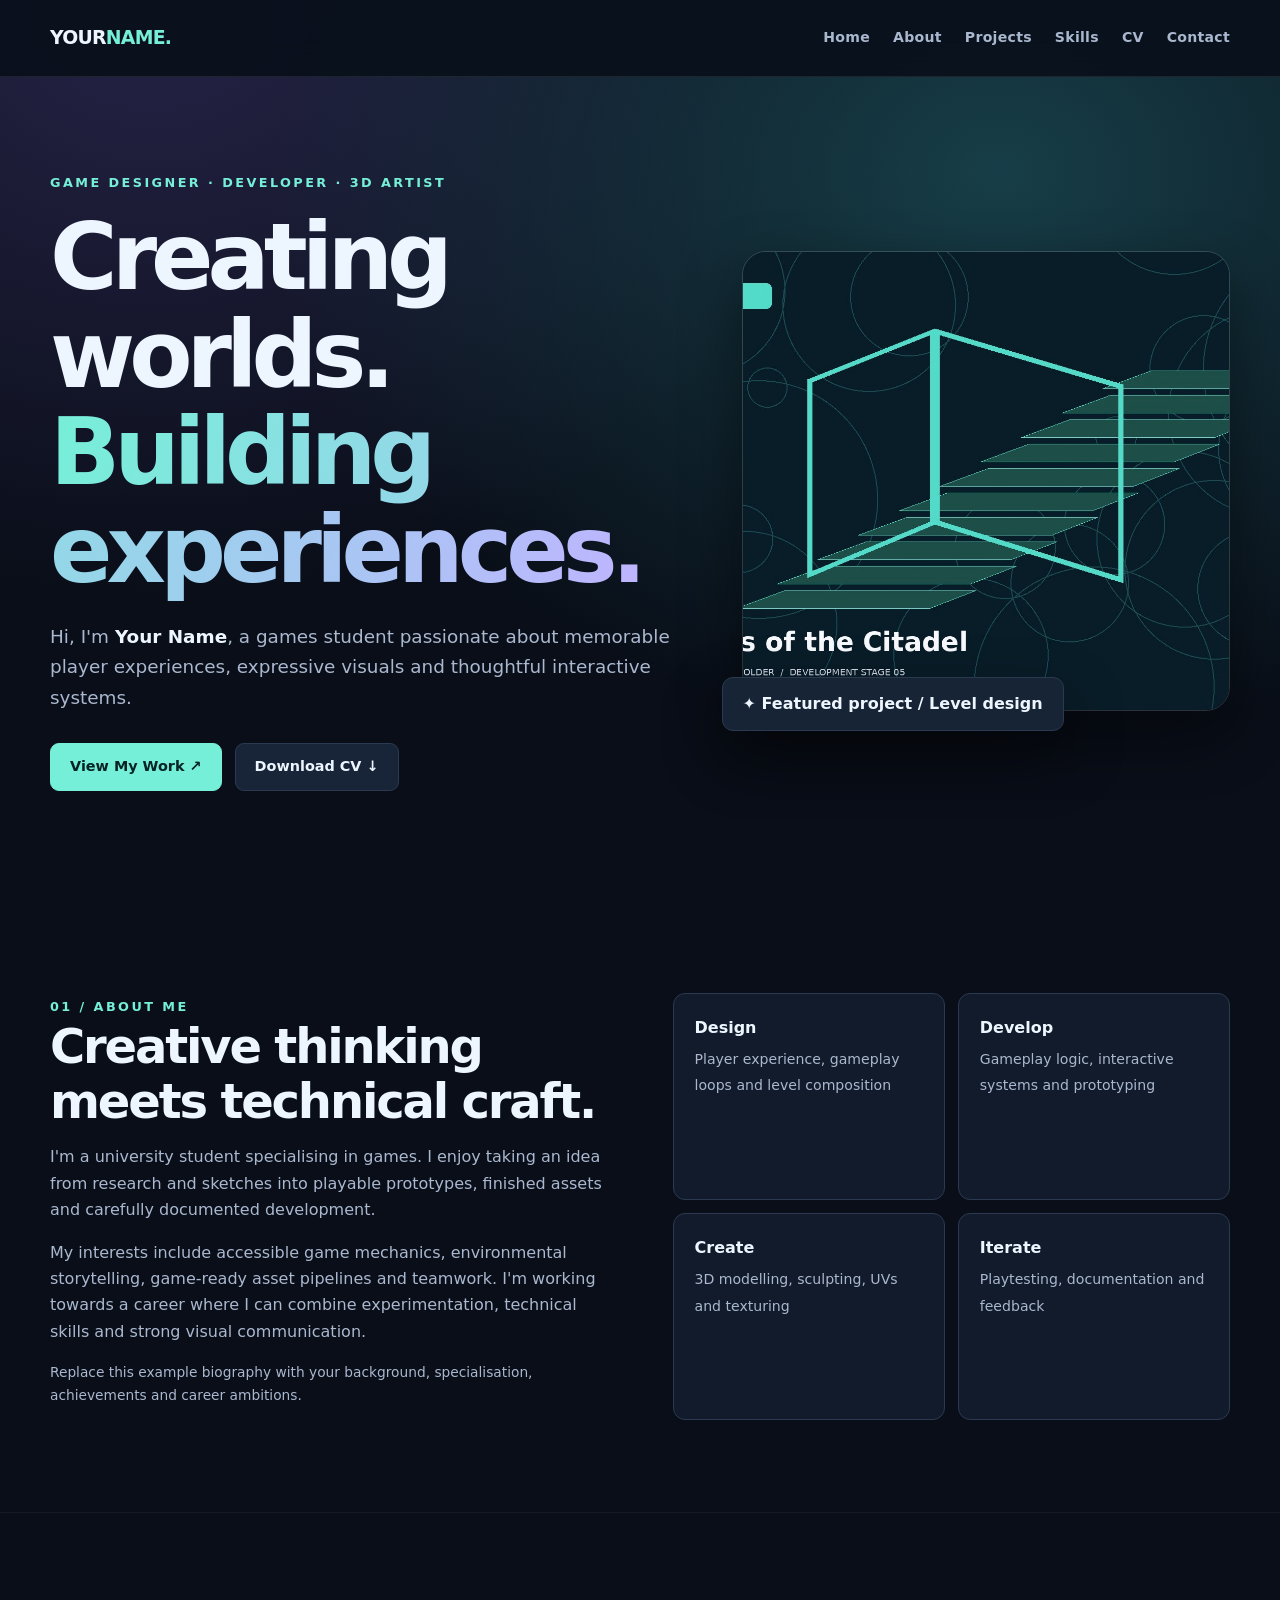
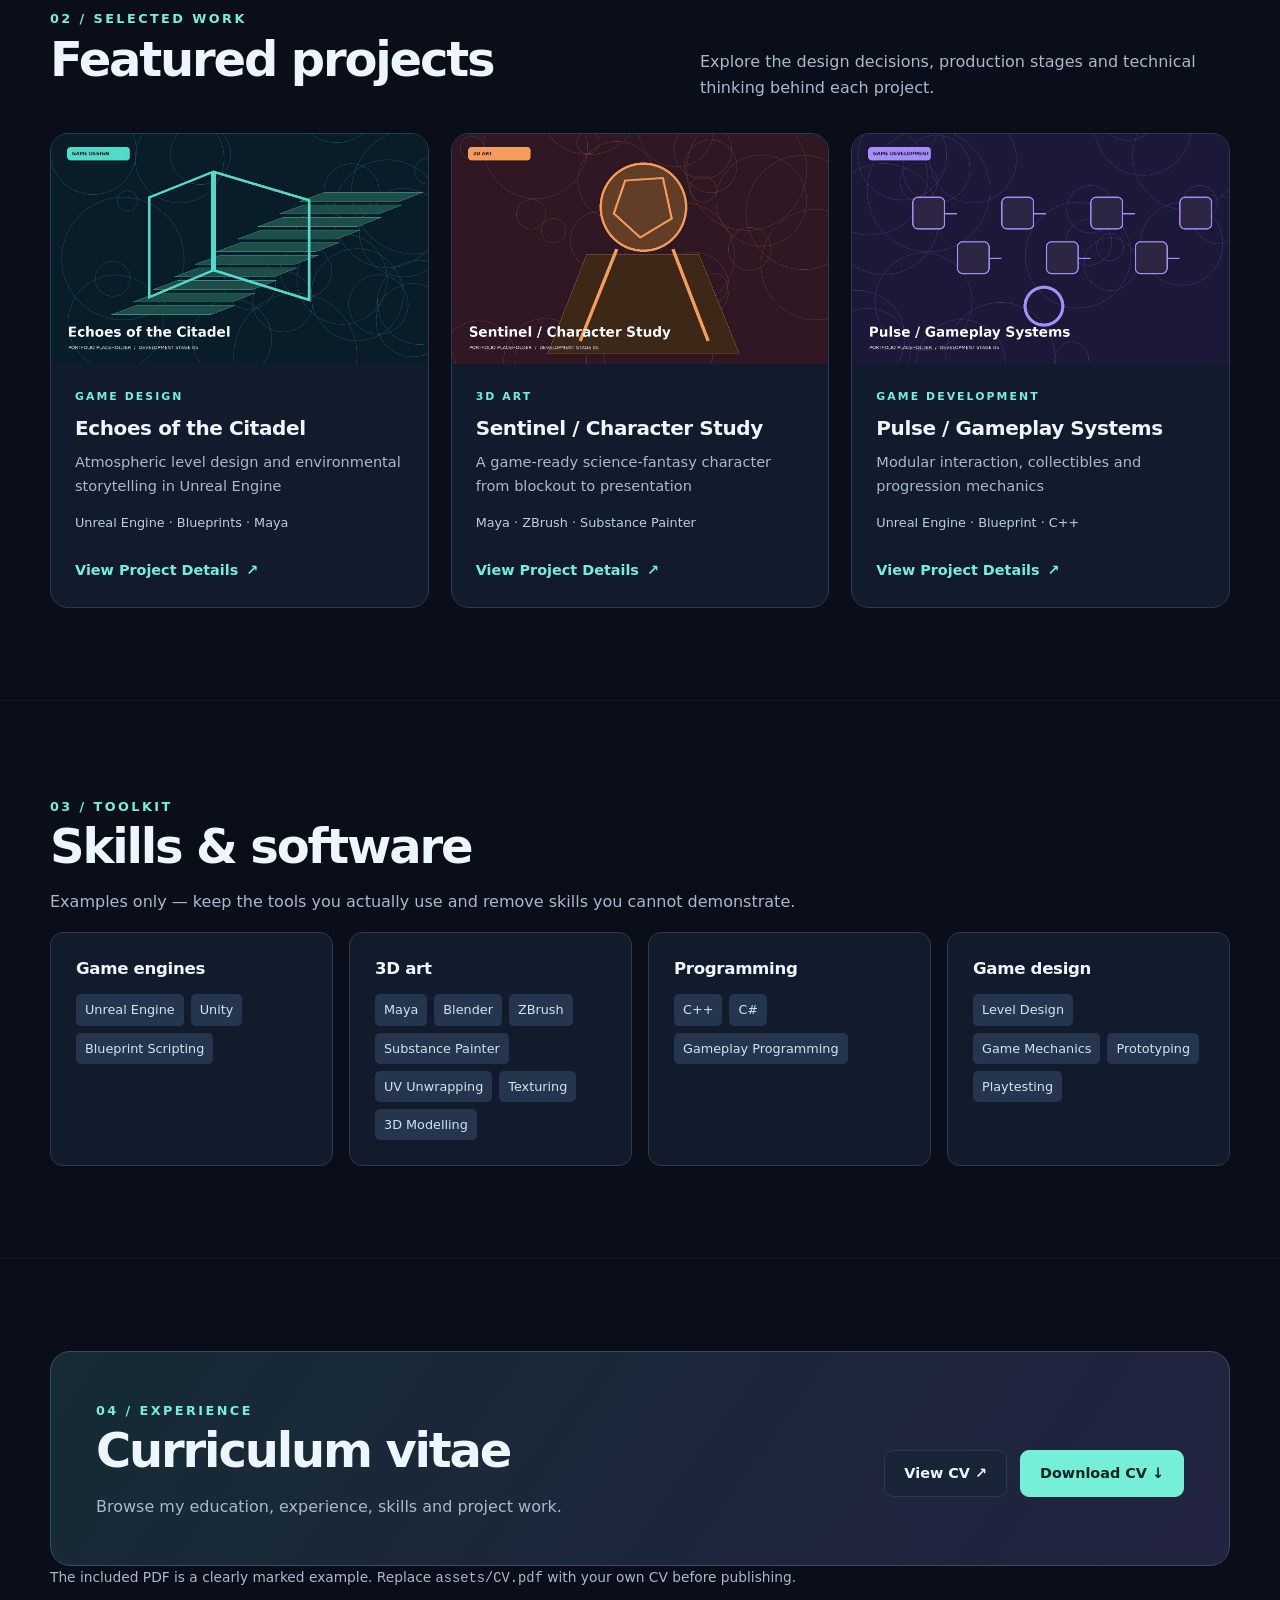
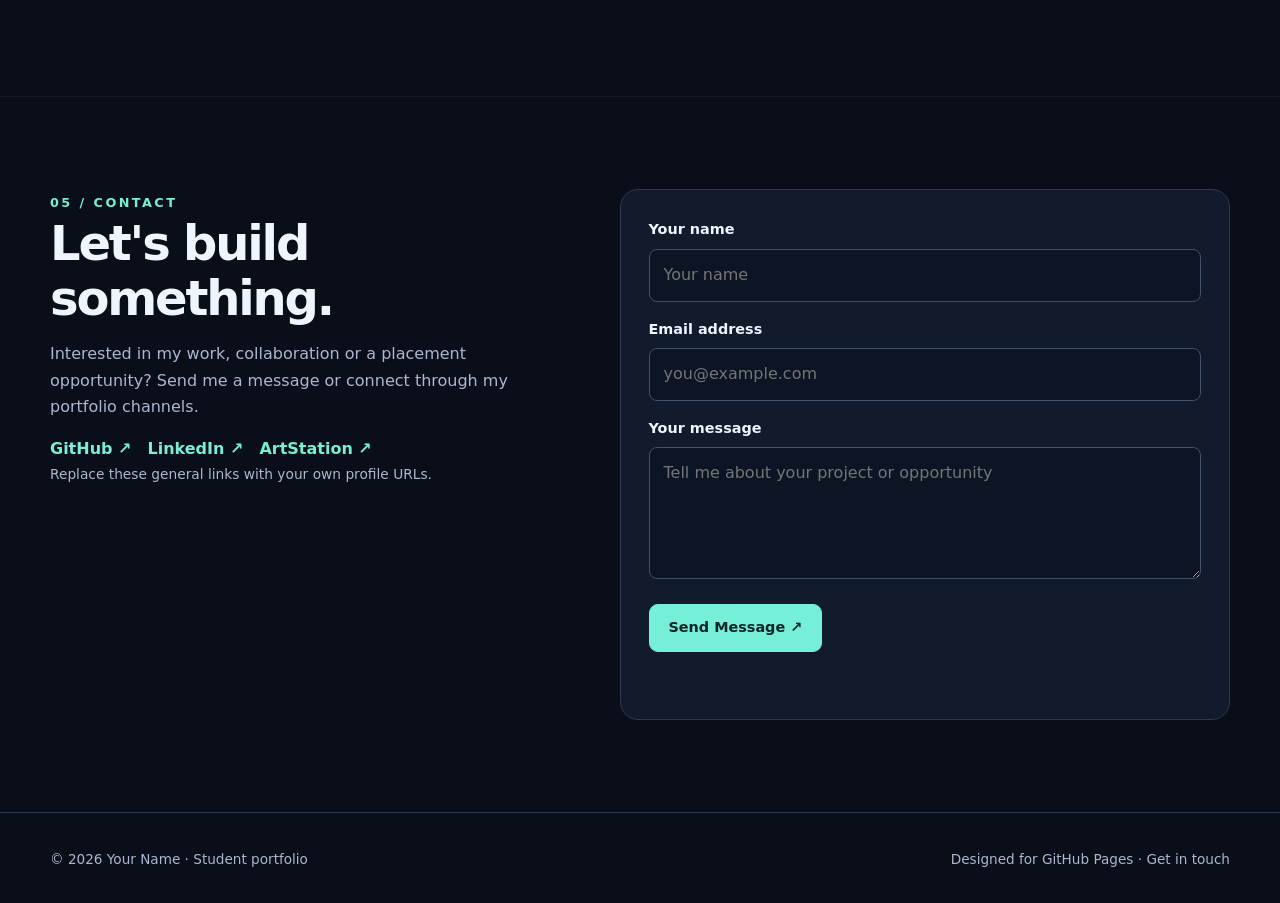
==== index.html @ e56de20f "Initial commit" ====
<!doctype html>
<html lang="en">

<head>
    <meta charset="utf-8">
    <meta name="viewport" content="width=device-width,initial-scale=1">
    <meta name="theme-color" content="#090e18">
    <meta name="description" content="Student portfolio showcasing game design, game development and 3D art projects.">
    <title>Game Creator Portfolio | Your Name</title>
    <link rel="stylesheet" href="style.css">
</head>

<body><a class="skip" href="#main">Skip to content</a>
    <header class="header">
        <nav class="nav container" aria-label="Main navigation"><a class="brand"
                href="index.html">YOUR<span>NAME.</span></a><button class="menu" type="button" data-menu
                aria-expanded="false" aria-controls="navlinks">Menu ☰</button>
            <div class="navlinks" id="navlinks" data-navlinks><a href="index.html#home">Home</a><a
                    href="index.html#about">About</a><a href="index.html#projects">Projects</a><a
                    href="index.html#skills">Skills</a><a href="index.html#cv">CV</a><a
                    href="index.html#contact">Contact</a></div>
        </nav>
    </header>
    <main id="main">
        <section class="hero" id="home">
            <div class="container hero-grid">
                <div>
                    <div class="eyebrow">Game designer · Developer · 3D artist</div>
                    <h1>Creating worlds.<br><span class="gradient">Building experiences.</span></h1>
                    <p class="lead">Hi, I'm <strong style="color:var(--text)">Your Name</strong>, a games student
                        passionate about memorable player experiences, expressive visuals and thoughtful interactive
                        systems.</p>
                    <div class="buttons"><a class="btn primary" href="#projects">View My Work ↗</a><a class="btn"
                            href="assets/CV.pdf" download>Download CV ↓</a></div>
                </div>
                <div class="hero-visual"><img src="images/project1/image5.jpg" alt="Sample fantasy level design artwork"
                        width="1440" height="900">
                    <div class="float-tag">✦ Featured project / Level design</div>
                </div>
            </div>
        </section>
        <section class="section" id="about">
            <div class="container about-grid">
                <div><span class="eyebrow">01 / About me</span>
                    <h2>Creative thinking meets technical craft.</h2>
                    <p>I'm a university student specialising in games. I enjoy taking an idea from research and sketches
                        into playable prototypes, finished assets and carefully documented development.</p>
                    <p>My interests include accessible game mechanics, environmental storytelling, game-ready asset
                        pipelines and teamwork. I'm working towards a career where I can combine experimentation,
                        technical skills and strong visual communication.</p>
                    <p class="muted-note">Replace this example biography with your background, specialisation,
                        achievements and career ambitions.</p>
                </div>
                <div class="feature-list">
                    <div class="feature"><strong>Design</strong><span>Player experience, gameplay loops and level
                            composition</span></div>
                    <div class="feature"><strong>Develop</strong><span>Gameplay logic, interactive systems and
                            prototyping</span></div>
                    <div class="feature"><strong>Create</strong><span>3D modelling, sculpting, UVs and texturing</span>
                    </div>
                    <div class="feature"><strong>Iterate</strong><span>Playtesting, documentation and feedback</span>
                    </div>
                </div>
            </div>
        </section>
        <section class="section" id="projects">
            <div class="container">
                <div class="section-heading">
                    <div><span class="eyebrow">02 / Selected work</span>
                        <h2>Featured projects</h2>
                    </div>
                    <p>Explore the design decisions, production stages and technical thinking behind each project.</p>
                </div>
                <div class="cards">
                    <article class="project-card"><a href="projects/project1.html"
                            aria-label="See details of Echoes of the Citadel"><img src="images/project1/image5.jpg"
                                alt="Illustrated sample for Echoes of the Citadel" loading="lazy"></a>
                        <div class="card-body">
                            <div class="eyebrow">GAME DESIGN</div>
                            <h3>Echoes of the Citadel</h3>
                            <p>Atmospheric level design and environmental storytelling in Unreal Engine</p>
                            <div class="meta">Unreal Engine · Blueprints · Maya</div><a class="textlink"
                                href="projects/project1.html">View Project Details <span aria-hidden="true">↗</span></a>
                        </div>
                    </article>
                    <article class="project-card"><a href="projects/project2.html"
                            aria-label="See details of Sentinel / Character Study"><img src="images/project2/image5.jpg"
                                alt="Illustrated sample for Sentinel / Character Study" loading="lazy"></a>
                        <div class="card-body">
                            <div class="eyebrow">3D ART</div>
                            <h3>Sentinel / Character Study</h3>
                            <p>A game-ready science-fantasy character from blockout to presentation</p>
                            <div class="meta">Maya · ZBrush · Substance Painter</div><a class="textlink"
                                href="projects/project2.html">View Project Details <span aria-hidden="true">↗</span></a>
                        </div>
                    </article>
                    <article class="project-card"><a href="projects/project3.html"
                            aria-label="See details of Pulse / Gameplay Systems"><img src="images/project3/image5.jpg"
                                alt="Illustrated sample for Pulse / Gameplay Systems" loading="lazy"></a>
                        <div class="card-body">
                            <div class="eyebrow">GAME DEVELOPMENT</div>
                            <h3>Pulse / Gameplay Systems</h3>
                            <p>Modular interaction, collectibles and progression mechanics</p>
                            <div class="meta">Unreal Engine · Blueprint · C++</div><a class="textlink"
                                href="projects/project3.html">View Project Details <span aria-hidden="true">↗</span></a>
                        </div>
                    </article>
                </div>
            </div>
        </section>
        <section class="section" id="skills">
            <div class="container"><span class="eyebrow">03 / Toolkit</span>
                <h2>Skills & software</h2>
                <p>Examples only — keep the tools you actually use and remove skills you cannot demonstrate.</p>
                <div class="skills-grid">
                    <div class="skill-card">
                        <h3>Game engines</h3>
                        <div class="chips"><span class="chip">Unreal Engine</span><span class="chip">Unity</span><span
                                class="chip">Blueprint Scripting</span></div>
                    </div>
                    <div class="skill-card">
                        <h3>3D art</h3>
                        <div class="chips"><span class="chip">Maya</span><span class="chip">Blender</span><span
                                class="chip">ZBrush</span><span class="chip">Substance Painter</span><span
                                class="chip">UV Unwrapping</span><span class="chip">Texturing</span><span
                                class="chip">3D Modelling</span></div>
                    </div>
                    <div class="skill-card">
                        <h3>Programming</h3>
                        <div class="chips"><span class="chip">C++</span><span class="chip">C#</span><span
                                class="chip">Gameplay Programming</span></div>
                    </div>
                    <div class="skill-card">
                        <h3>Game design</h3>
                        <div class="chips"><span class="chip">Level Design</span><span class="chip">Game
                                Mechanics</span><span class="chip">Prototyping</span><span
                                class="chip">Playtesting</span></div>
                    </div>
                </div>
            </div>
        </section>
        <section class="section" id="cv">
            <div class="container">
                <div class="cv-panel">
                    <div><span class="eyebrow">04 / Experience</span>
                        <h2>Curriculum vitae</h2>
                        <p>Browse my education, experience, skills and project work.</p>
                    </div>
                    <div class="buttons"><a class="btn" href="assets/CV.pdf" target="_blank" rel="noopener">View CV
                            ↗</a><a class="btn primary" href="assets/CV.pdf" download>Download CV ↓</a></div>
                </div>
                <p class="muted-note">The included PDF is a clearly marked example. Replace <code>assets/CV.pdf</code>
                    with your own CV before publishing.</p>
            </div>
        </section>
        <section class="section" id="contact">
            <div class="container contact-grid">
                <div><span class="eyebrow">05 / Contact</span>
                    <h2>Let's build something.</h2>
                    <p>Interested in my work, collaboration or a placement opportunity? Send me a message or connect
                        through my portfolio channels.</p>
                    <div class="socials"><a href="https://github.com/" target="_blank" rel="noopener noreferrer">GitHub
                            ↗</a><a href="https://www.linkedin.com/" target="_blank" rel="noopener noreferrer">LinkedIn
                            ↗</a><a href="https://www.artstation.com/" target="_blank"
                            rel="noopener noreferrer">ArtStation ↗</a></div>
                    <p class="muted-note">Replace these general links with your own profile URLs.</p>
                </div>
                <form id="contact-form" class="form" action="https://formspree.io/f/YOUR_FORM_ID" method="POST">
                    <div class="field"><label for="contact-name">Your name</label><input id="contact-name" name="name"
                            autocomplete="name" required maxlength="100" placeholder="Your name"></div>
                    <div class="field"><label for="contact-email">Email address</label><input id="contact-email"
                            name="email" type="email" autocomplete="email" required maxlength="200"
                            placeholder="you@example.com"></div>
                    <div class="field"><label for="contact-message">Your message</label><textarea id="contact-message"
                            name="message" required maxlength="5000"
                            placeholder="Tell me about your project or opportunity"></textarea></div>
                    <div class="hidden-field" aria-hidden="true"><label for="website-field">Do not fill this
                            out</label><input id="website-field" name="_gotcha" autocomplete="off" tabindex="-1"></div>
                    <button class="btn primary" type="submit">Send Message ↗</button>
                    <div id="form-status" class="form-status" role="status" aria-live="polite"></div>
                </form>
            </div>
        </section>
    </main>
    <footer class="footer">
        <div class="container"><span>© <span id="year">2026</span> Your Name · Student portfolio</span><span>Designed
                for GitHub Pages · <a href="index.html#contact">Get in touch</a></span></div>
    </footer>
    <script src="script.js"></script>
    <script>document.querySelector('#year').textContent = new Date().getFullYear();</script>
</body>

</html>
---- style.css ----
/* DESIGN TOKENS — adjust site colours and typography here */
:root {
    --bg: #090e18;
    --panel: #111b2b;
    --surface: #182438;
    --text: #edf5ff;
    --muted: #aab8cf;
    --line: #2b3a51;
    --accent: #76efd8;
    --accent2: #a990ff;
    --max: 1180px;
    --radius: 18px;
    --shadow: 0 24px 60px #0007;
    color-scheme: dark
}

* {
    box-sizing: border-box
}

html {
    scroll-behavior: smooth;
    scroll-padding-top: 92px
}

body {
    margin: 0;
    background: var(--bg);
    color: var(--text);
    font-family: Inter, ui-sans-serif, system-ui, -apple-system, BlinkMacSystemFont, 'Segoe UI', sans-serif;
    line-height: 1.65
}

body:before {
    content: '';
    position: absolute;
    z-index: -1;
    top: 0;
    left: 0;
    right: 0;
    height: 950px;
    background: radial-gradient(ellipse at 78% 18%, #173e48 0, transparent 52%), radial-gradient(ellipse at 12% 0, #262347 0, transparent 45%)
}

a {
    color: inherit;
    text-decoration: none
}

a:hover {
    color: var(--accent)
}

img {
    display: block;
    max-width: 100%
}

button,
input,
textarea {
    font: inherit
}

button {
    cursor: pointer
}

:focus-visible {
    outline: 3px solid var(--accent);
    outline-offset: 4px
}

::selection {
    background: var(--accent);
    color: #051519
}

.container {
    width: min(calc(100% - 48px), var(--max));
    margin: 0 auto
}

.skip {
    position: absolute;
    left: -9999px;
    top: 12px;
    z-index: 99;
    background: var(--accent);
    color: #07101d;
    padding: 10px 20px
}

.skip:focus {
    left: 16px
}

.header {
    position: sticky;
    top: 0;
    z-index: 20;
    background: #09101beF;
    backdrop-filter: blur(18px);
    border-bottom: 1px solid #ffffff15
}

.nav {
    min-height: 76px;
    display: flex;
    align-items: center;
    justify-content: space-between;
    gap: 28px
}

.brand {
    font-weight: 850;
    font-size: 1.18rem;
    letter-spacing: -.04em
}

.brand span {
    color: var(--accent)
}

.navlinks {
    display: flex;
    gap: 23px;
    align-items: center;
    font-size: .88rem;
    font-weight: 700;
    letter-spacing: .02em
}

.navlinks a {
    color: var(--muted)
}

.navlinks a:hover {
    color: var(--accent)
}

.menu {
    display: none;
    background: transparent;
    color: var(--text);
    border: 1px solid var(--line);
    padding: 7px 12px;
    border-radius: 8px
}

.eyebrow {
    font-size: .8rem;
    letter-spacing: .19em;
    color: var(--accent);
    font-weight: 800;
    text-transform: uppercase
}

h1,
h2,
h3,
p {
    margin-top: 0
}

h1 {
    font-size: clamp(3.15rem, 7.2vw, 6.5rem);
    line-height: 1.06;
    letter-spacing: -.065em;
    margin: 16px 0 22px
}

h2 {
    font-size: clamp(2rem, 4vw, 3rem);
    line-height: 1.15;
    letter-spacing: -.045em;
    margin-bottom: 15px
}

h3 {
    font-size: 1.25rem;
    line-height: 1.3;
    letter-spacing: -.02em
}

p {
    color: var(--muted)
}

.lead {
    font-size: 1.15rem;
    max-width: 650px
}

.hero {
    padding: 95px 0 110px
}

.hero-grid {
    display: grid;
    grid-template-columns: 1.12fr .88fr;
    gap: 70px;
    align-items: center
}

.gradient {
    background: linear-gradient(105deg, var(--accent), #bfb4ff);
    color: transparent;
    background-clip: text
}

.hero-visual {
    position: relative
}

.hero-visual img {
    height: 460px;
    width: 100%;
    object-fit: cover;
    border-radius: 24px;
    border: 1px solid #ffffff24;
    box-shadow: var(--shadow)
}

.float-tag {
    position: absolute;
    bottom: -20px;
    left: -20px;
    background: #172435;
    border: 1px solid var(--line);
    padding: 13px 20px;
    border-radius: 11px;
    color: var(--text);
    font-weight: 700;
    box-shadow: var(--shadow)
}

.buttons {
    display: flex;
    gap: 13px;
    flex-wrap: wrap;
    margin-top: 30px
}

.btn {
    display: inline-flex;
    align-items: center;
    justify-content: center;
    gap: 10px;
    min-height: 46px;
    border: 1px solid var(--line);
    border-radius: 9px;
    padding: 11px 19px;
    font-size: .9rem;
    font-weight: 800;
    background: var(--surface);
    color: var(--text);
    transition: transform .2s, border-color .2s, background .2s
}

.btn:hover {
    transform: translateY(-2px);
    border-color: var(--accent);
    color: var(--accent)
}

.btn.primary {
    background: var(--accent);
    color: #062326;
    border-color: var(--accent)
}

.btn.primary:hover {
    background: #a0ffed;
    color: #062326
}

.section {
    padding: 92px 0
}

.section+.section {
    border-top: 1px solid #ffffff0c
}

.section-heading {
    display: flex;
    justify-content: space-between;
    align-items: end;
    gap: 30px;
    margin-bottom: 31px
}

.section-heading p {
    max-width: 530px;
    margin: 0
}

.about-grid {
    display: grid;
    grid-template-columns: 1fr 1fr;
    gap: 65px
}

.feature-list {
    display: grid;
    grid-template-columns: 1fr 1fr;
    gap: 13px
}

.feature {
    background: var(--panel);
    border: 1px solid var(--line);
    border-radius: 12px;
    padding: 21px
}

.feature strong {
    display: block;
    color: var(--text);
    margin-bottom: 5px
}

.feature span {
    color: var(--muted);
    font-size: .88rem
}

.cards {
    display: grid;
    grid-template-columns: repeat(3, minmax(0, 1fr));
    gap: 22px
}

.project-card {
    background: var(--panel);
    border: 1px solid var(--line);
    border-radius: var(--radius);
    overflow: hidden;
    transition: transform .2s, border-color .2s
}

.project-card:hover {
    transform: translateY(-5px);
    border-color: #64d3c7
}

.project-card img {
    width: 100%;
    height: 230px;
    object-fit: cover
}

.card-body {
    padding: 24px
}

.card-body .eyebrow {
    font-size: .68rem
}

.card-body h3 {
    margin: 9px 0
}

.card-body p {
    font-size: .91rem
}

.meta {
    color: #b7d0e5;
    font-size: .8rem;
    margin-bottom: 23px
}

.textlink {
    display: inline-flex;
    color: var(--accent);
    font-weight: 800;
    align-items: center;
    gap: 8px;
    font-size: .9rem
}

.skills-grid {
    display: grid;
    grid-template-columns: repeat(4, 1fr);
    gap: 16px
}

.skill-card {
    background: var(--panel);
    border: 1px solid var(--line);
    padding: 25px;
    border-radius: 13px
}

.skill-card h3 {
    font-size: 1.04rem;
    margin-bottom: 15px
}

.chips {
    display: flex;
    flex-wrap: wrap;
    gap: 7px
}

.chip {
    background: #25354d;
    color: #d4e1ef;
    border-radius: 5px;
    padding: 5px 9px;
    font-size: .8rem
}

.cv-panel {
    display: flex;
    justify-content: space-between;
    align-items: center;
    gap: 30px;
    background: linear-gradient(125deg, #152b35, #222340);
    border: 1px solid #3d4a5d;
    padding: 45px;
    border-radius: 20px
}

.cv-panel p {
    margin-bottom: 0
}

.contact-grid {
    display: grid;
    grid-template-columns: .9fr 1.1fr;
    gap: 70px
}

.socials {
    display: flex;
    gap: 16px;
    flex-wrap: wrap
}

.socials a {
    color: var(--accent);
    font-weight: 700
}

.form {
    background: var(--panel);
    padding: 28px;
    border-radius: var(--radius);
    border: 1px solid var(--line)
}

.field {
    margin-bottom: 16px
}

.field label {
    display: block;
    font-size: .9rem;
    font-weight: 700;
    margin-bottom: 7px
}

.field input,
.field textarea {
    width: 100%;
    border: 1px solid #42516a;
    background: #0c1523;
    border-radius: 8px;
    padding: 12px 14px;
    color: var(--text)
}

.field textarea {
    min-height: 132px;
    resize: vertical
}

.form-status {
    margin-top: 14px;
    min-height: 25px
}

.hidden-field {
    position: absolute;
    left: -99999px
}

.footer {
    padding: 35px 0;
    border-top: 1px solid var(--line);
    color: var(--muted);
    font-size: .85rem
}

.footer .container {
    display: flex;
    justify-content: space-between;
    gap: 20px
}

.project-hero {
    padding: 65px 0 45px
}

.project-hero h1 {
    font-size: clamp(3rem, 6.2vw, 5.3rem);
    max-width: 960px
}

.project-cover {
    width: 100%;
    max-height: 570px;
    object-fit: cover;
    border: 1px solid var(--line);
    border-radius: 21px
}

.project-summary {
    display: grid;
    grid-template-columns: repeat(3, 1fr);
    gap: 20px;
    margin: 28px 0 0
}

.summary-item {
    border: 1px solid var(--line);
    padding: 22px;
    border-radius: 12px;
    background: var(--panel)
}

.summary-item strong {
    font-size: .75rem;
    letter-spacing: .12em;
    text-transform: uppercase;
    color: var(--accent)
}

.summary-item p {
    margin: 7px 0 0;
    color: var(--text)
}

.prose {
    max-width: 870px
}

.prose p {
    font-size: 1.04rem
}

.process-grid {
    display: grid;
    grid-template-columns: repeat(2, minmax(0, 1fr));
    gap: 18px
}

.process-step {
    border: 1px solid var(--line);
    padding: 25px;
    background: var(--panel);
    border-radius: 13px
}

.process-step h3 {
    margin-bottom: 10px
}

.step-number {
    font-size: .8rem;
    letter-spacing: .12em;
    color: var(--accent);
    font-weight: 850;
    margin-bottom: 9px
}

.gallery-shell {
    position: relative;
    max-width: 1000px;
    margin: 25px auto 0;
    border: 1px solid var(--line);
    background: #070d17;
    border-radius: 17px;
    overflow: hidden
}

.gallery-image {
    width: 100%;
    height: min(60vw, 575px);
    min-height: 220px;
    object-fit: contain
}

.gallery-arrow {
    position: absolute;
    top: 45%;
    transform: translateY(-50%);
    background: #091525d9;
    color: white;
    border: 1px solid #ffffff45;
    border-radius: 50%;
    height: 47px;
    width: 47px;
    font-size: 1.65rem;
    display: grid;
    place-items: center;
    z-index: 1
}

.gallery-arrow:hover {
    background: #254c59
}

.gallery-arrow.prev {
    left: 15px
}

.gallery-arrow.next {
    right: 15px
}

.gallery-info {
    display: flex;
    justify-content: space-between;
    align-items: center;
    gap: 20px;
    padding: 16px 23px;
    background: var(--panel);
    min-height: 65px
}

.gallery-info p {
    margin: 0;
    color: var(--text)
}

.gallery-counter {
    white-space: nowrap;
    color: var(--accent);
    font-weight: 800
}

.thumbs {
    display: flex;
    gap: 10px;
    justify-content: center;
    flex-wrap: wrap;
    padding: 16px 0
}

.thumb {
    background: transparent;
    padding: 0;
    border: 2px solid transparent;
    border-radius: 7px;
    overflow: hidden
}

.thumb[aria-current=true] {
    border-color: var(--accent)
}

.thumb img {
    width: 106px;
    height: 67px;
    object-fit: cover
}

.video-frame {
    aspect-ratio: 16/9;
    background: #121f30;
    border: 1px solid var(--line);
    border-radius: 16px;
    overflow: hidden;
    display: grid;
    place-items: center
}

.video-frame iframe {
    width: 100%;
    height: 100%;
    border: 0
}

.video-placeholder {
    text-align: center;
    padding: 25px
}

.video-placeholder span {
    font-size: 3rem;
    color: var(--accent)
}

.project-navigation {
    border-top: 1px solid var(--line);
    padding: 34px 0 75px;
    display: flex;
    justify-content: space-between;
    gap: 12px;
    flex-wrap: wrap
}

.muted-note {
    font-size: .86rem
}

.badge-soft {
    display: inline-block;
    color: var(--accent);
    border: 1px solid #42877f;
    padding: 5px 12px;
    border-radius: 99px;
    font-size: .75rem;
    font-weight: 700
}

@media(max-width:1000px) {
    .hero-grid {
        gap: 38px
    }

    .skills-grid {
        grid-template-columns: repeat(2, 1fr)
    }

    .cards {
        grid-template-columns: repeat(2, 1fr)
    }
}

@media(max-width:720px) {
    .container {
        width: min(calc(100% - 32px), var(--max))
    }

    .menu {
        display: block
    }

    .nav {
        flex-wrap: wrap
    }

    .navlinks {
        display: none;
        flex-basis: 100%;
        flex-direction: column;
        align-items: stretch;
        padding-bottom: 20px;
        gap: 13px
    }

    .navlinks.open {
        display: flex
    }

    .hero {
        padding: 65px 0 85px
    }

    .hero-grid,
    .about-grid,
    .contact-grid {
        grid-template-columns: 1fr;
        gap: 32px
    }

    .hero-visual img {
        height: 300px
    }

    .float-tag {
        left: 10px
    }

    .section {
        padding: 65px 0
    }

    .section-heading {
        display: block
    }

    .cards,
    .skills-grid,
    .process-grid,
    .project-summary {
        grid-template-columns: 1fr
    }

    .feature-list {
        grid-template-columns: 1fr 1fr
    }

    .cv-panel {
        padding: 25px;
        align-items: start;
        flex-direction: column
    }

    .project-hero {
        padding-top: 45px
    }

    .gallery-info {
        align-items: start;
        flex-direction: column;
        gap: 5px
    }

    .footer .container {
        flex-direction: column
    }

    .thumb img {
        width: 66px;
        height: 45px
    }
}

@media(max-width:420px) {
    .feature-list {
        grid-template-columns: 1fr
    }

    .gallery-arrow {
        width: 38px;
        height: 38px
    }

    .gallery-arrow.prev {
        left: 7px
    }

    .gallery-arrow.next {
        right: 7px
    }
}

@media(prefers-reduced-motion:reduce) {
    html {
        scroll-behavior: auto
    }

    *,
    *:before,
    *:after {
        transition: none !important;
        animation: none !important
    }
}
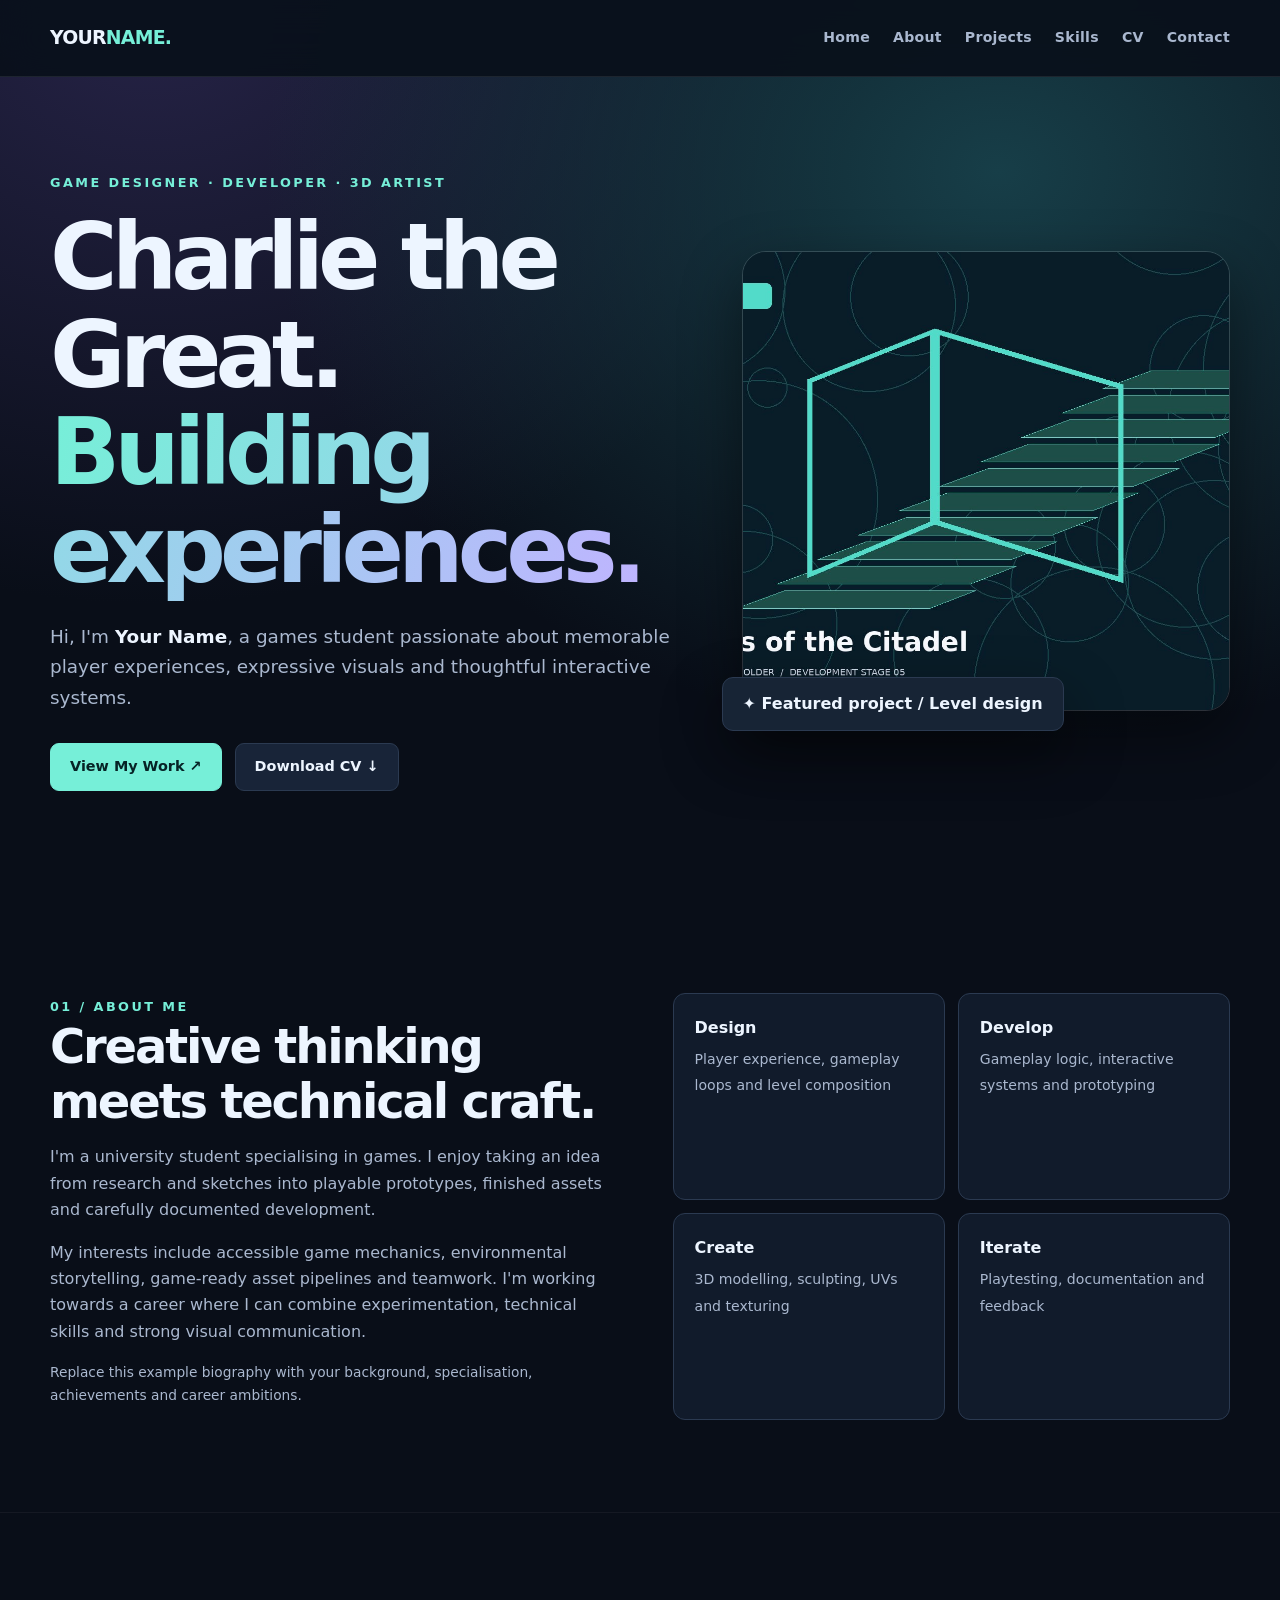
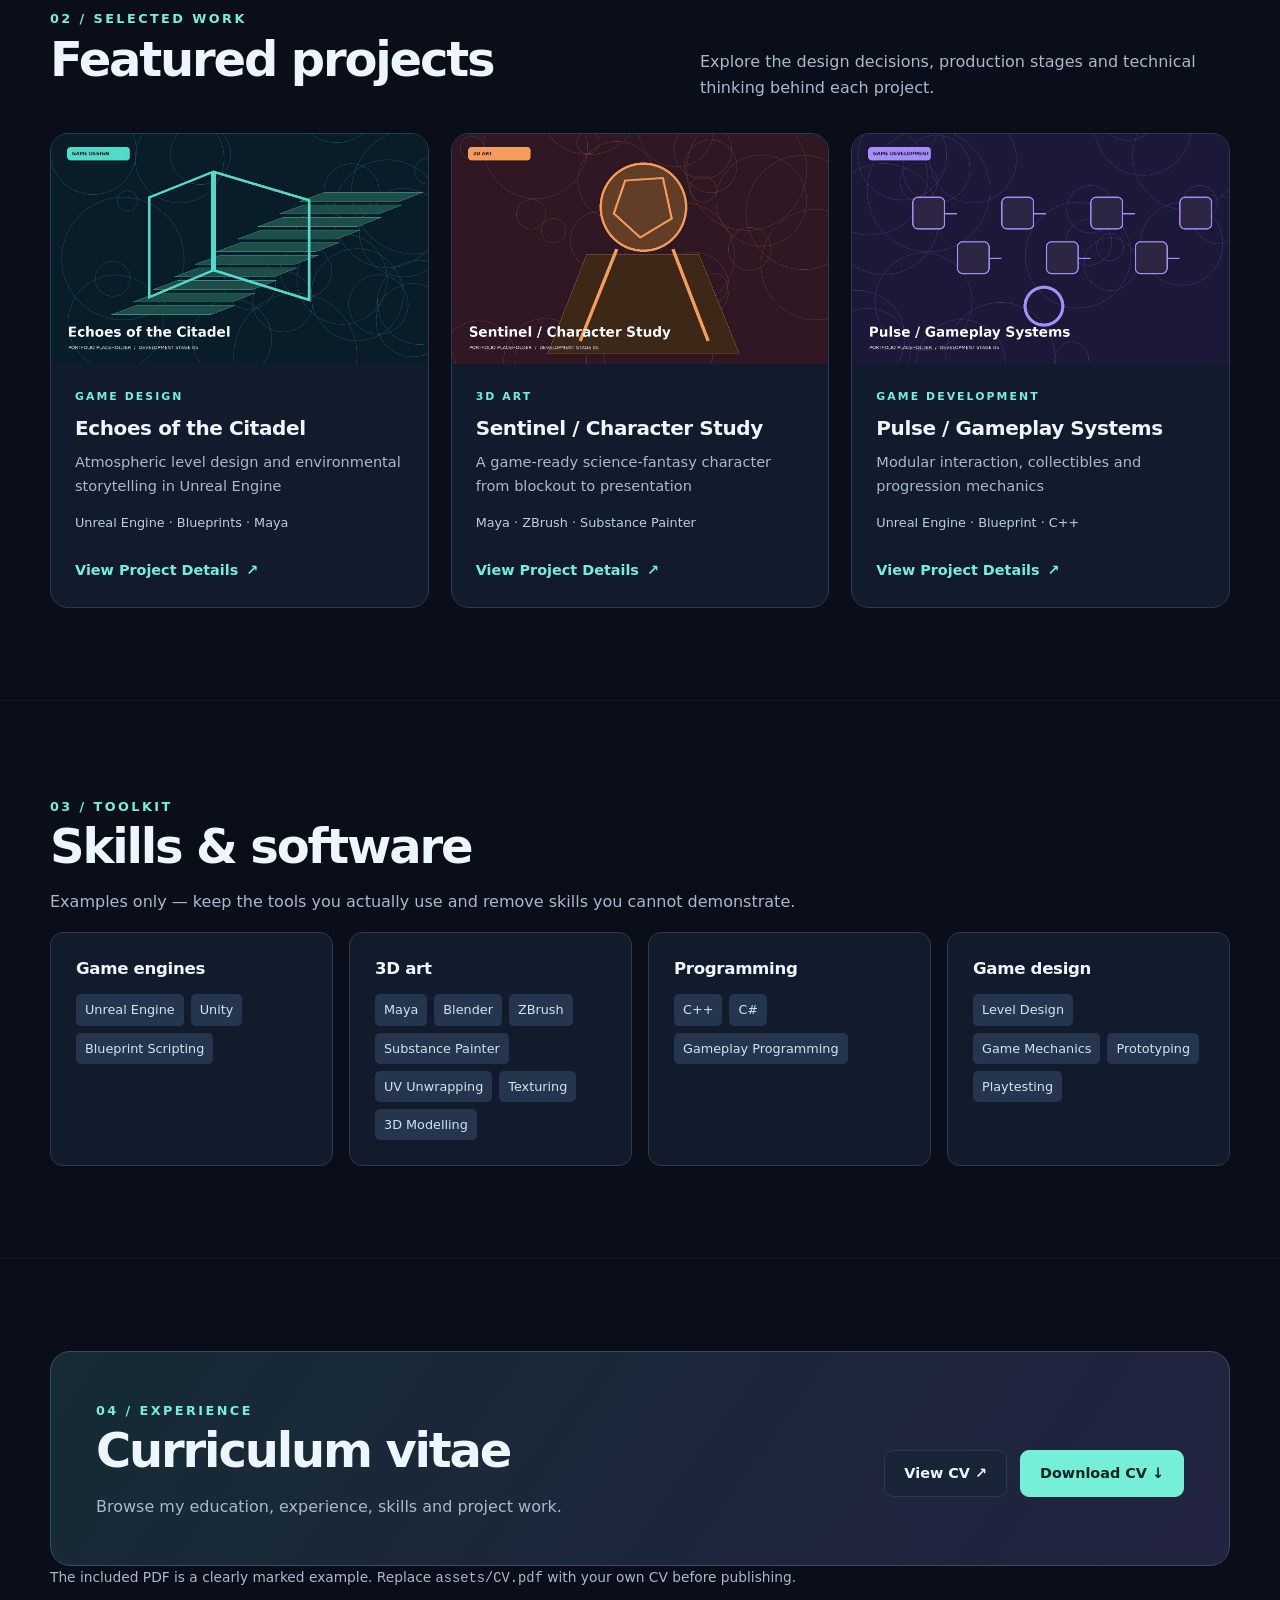
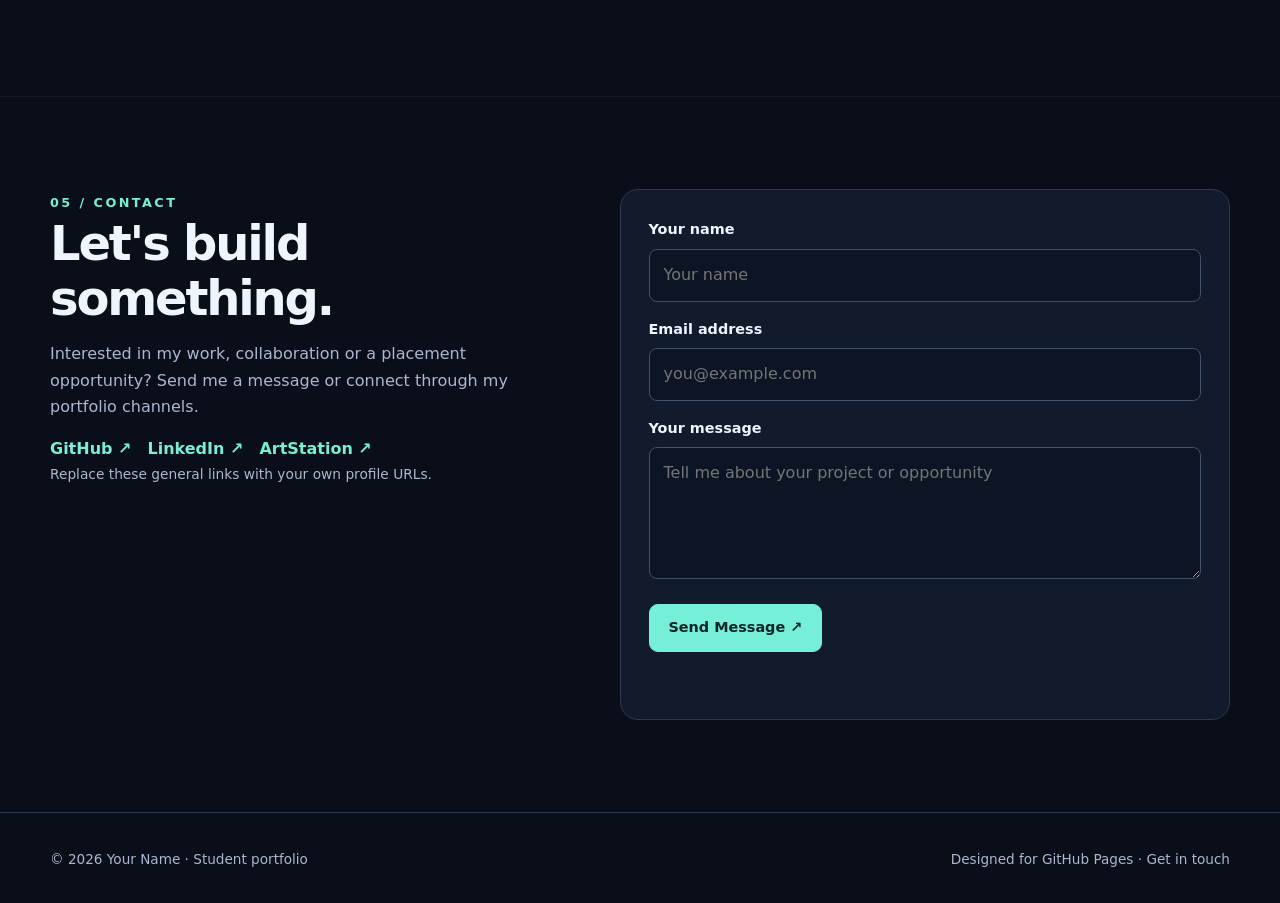
==== commit 9b8aaeb5: "text updated" ====
--- a/index.html
+++ b/index.html
@@ -26,7 +26,7 @@
             <div class="container hero-grid">
                 <div>
                     <div class="eyebrow">Game designer · Developer · 3D artist</div>
-                    <h1>Creating worlds.<br><span class="gradient">Building experiences.</span></h1>
+                    <h1>Charlie the Great.<br><span class="gradient">Building experiences.</span></h1>
                     <p class="lead">Hi, I'm <strong style="color:var(--text)">Your Name</strong>, a games student
                         passionate about memorable player experiences, expressive visuals and thoughtful interactive
                         systems.</p>
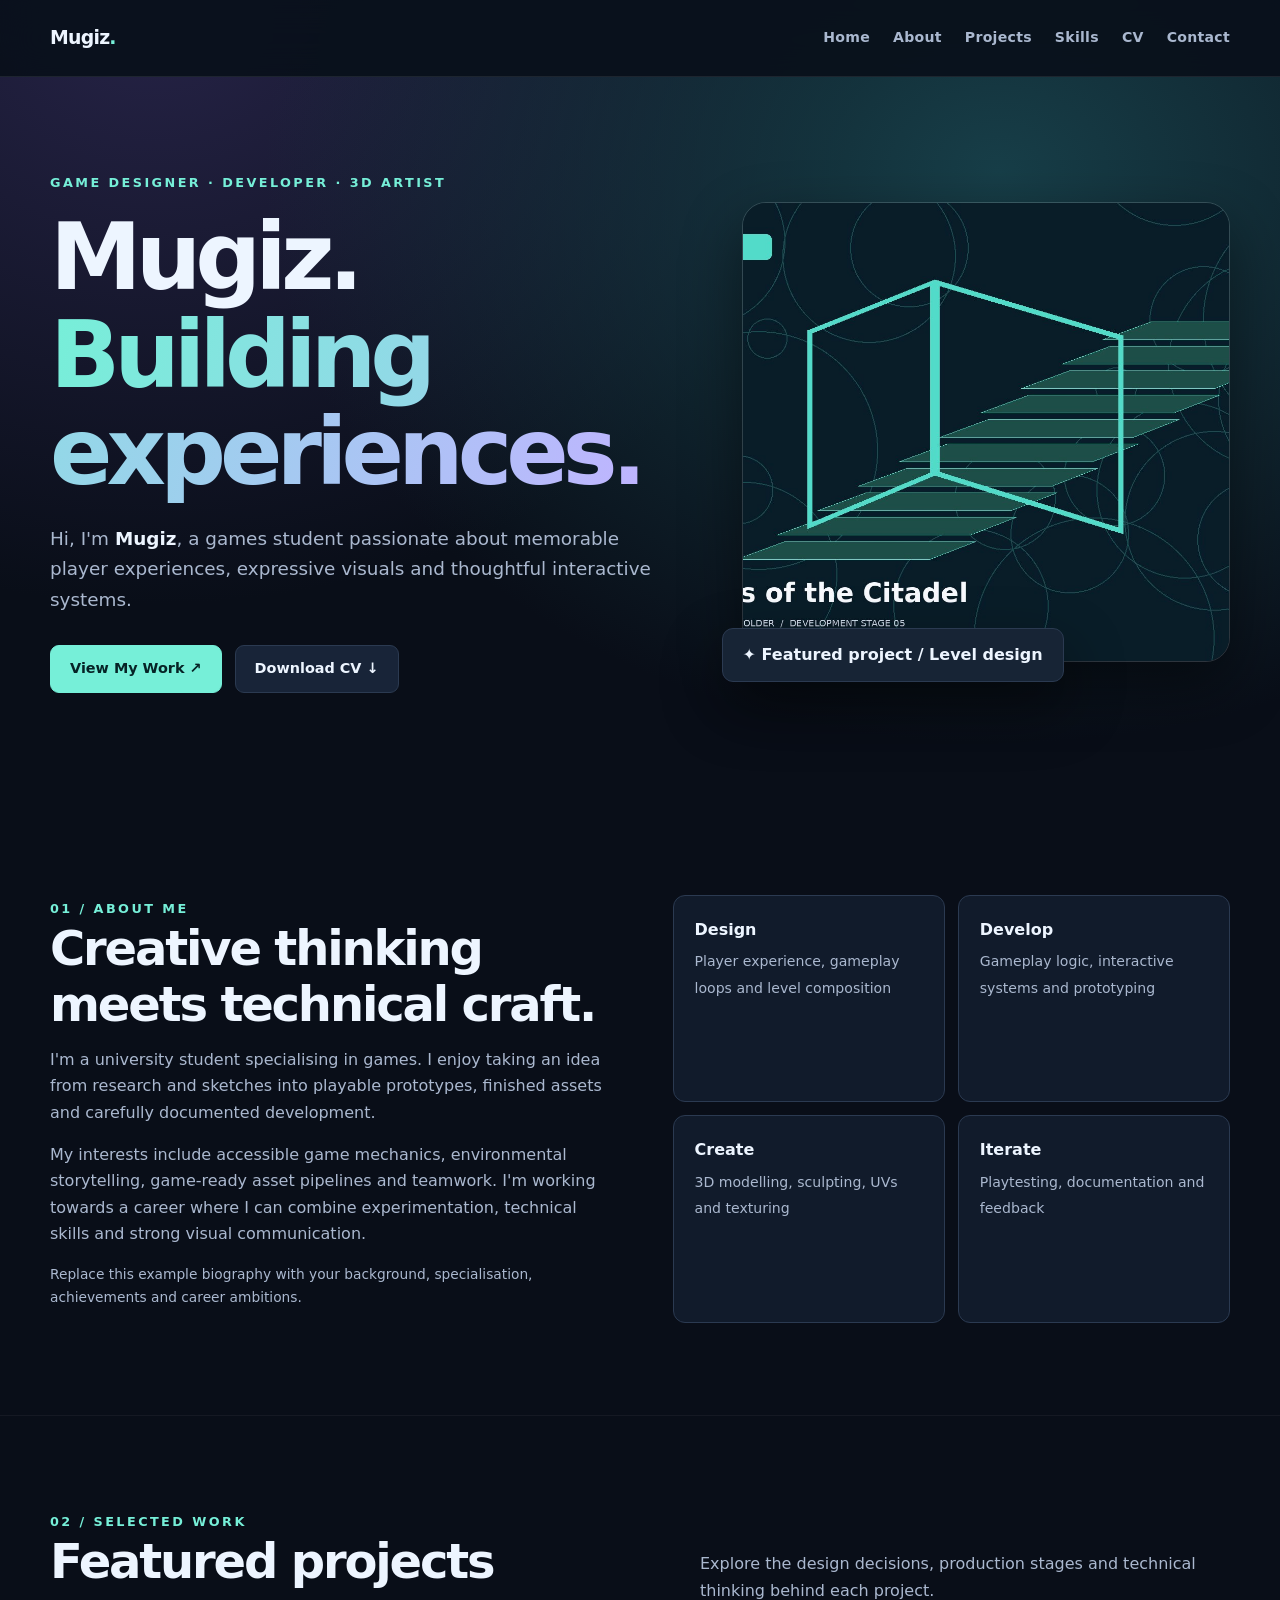
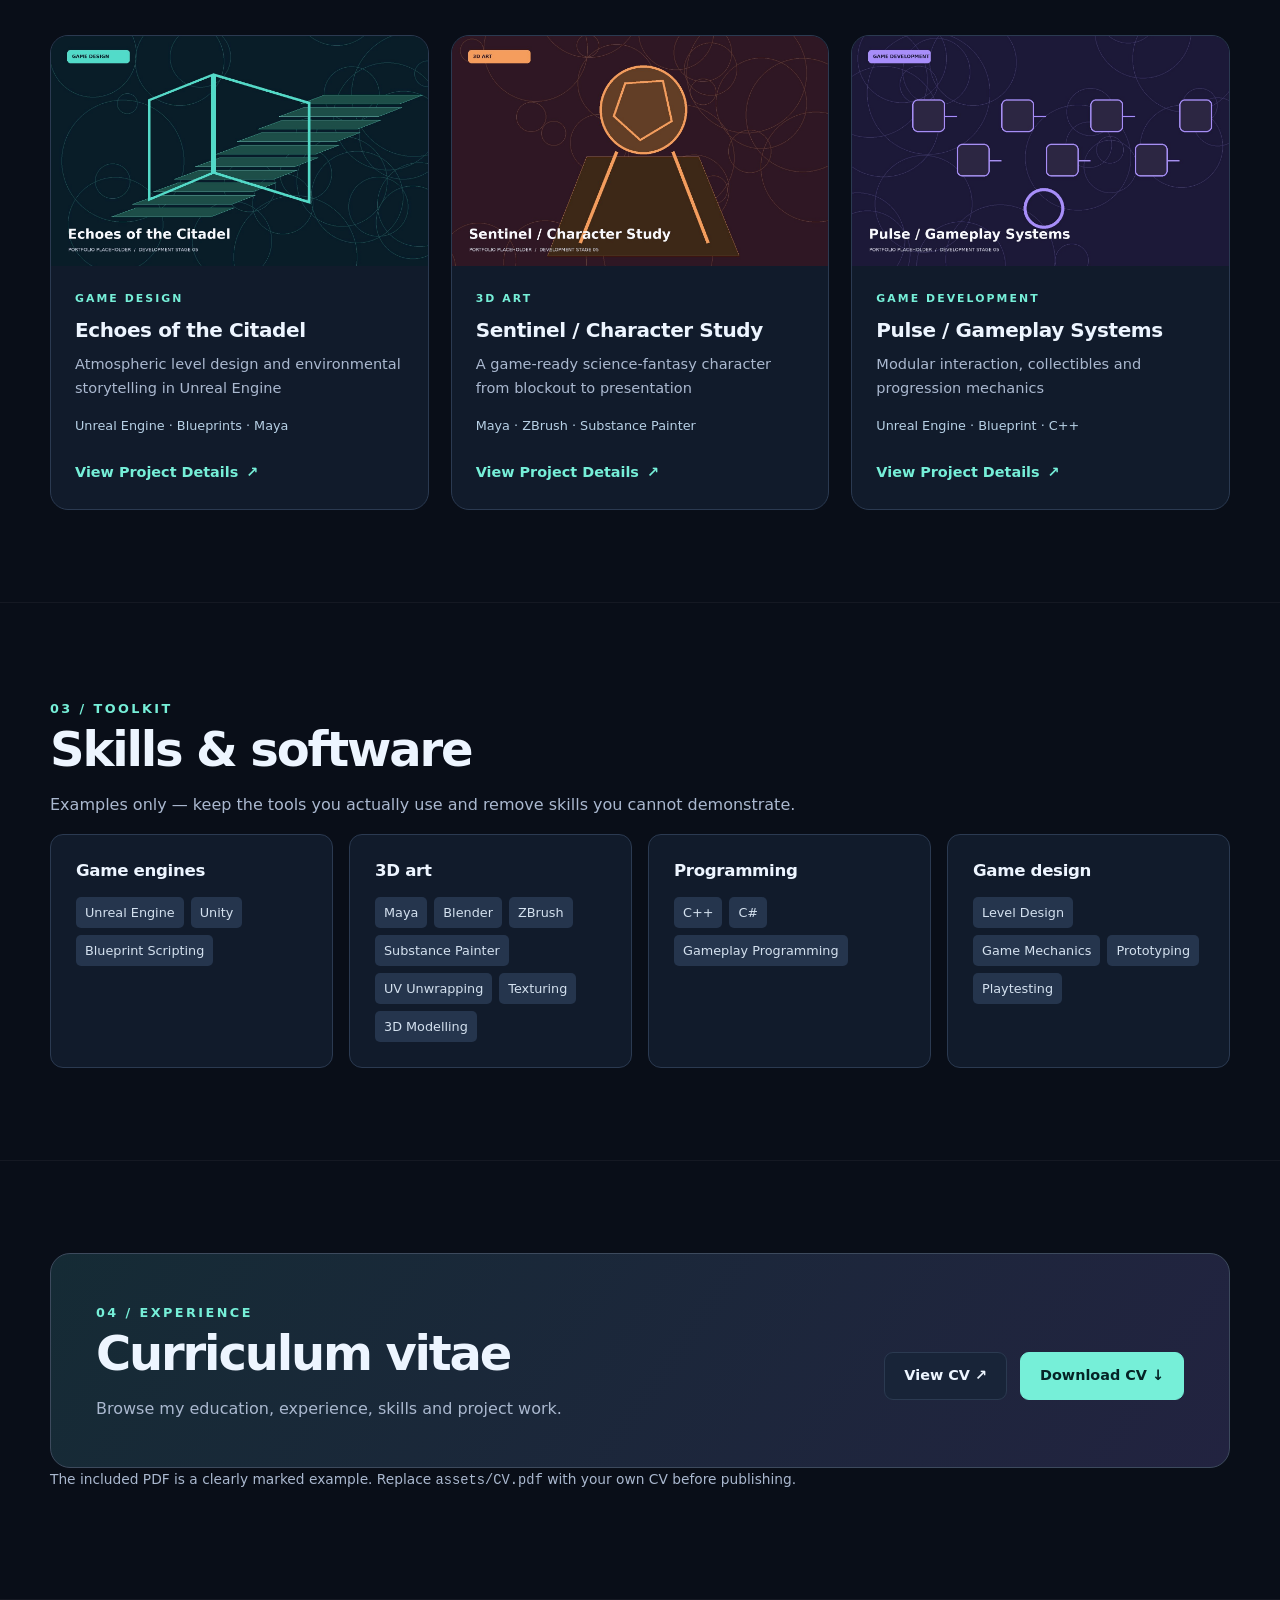
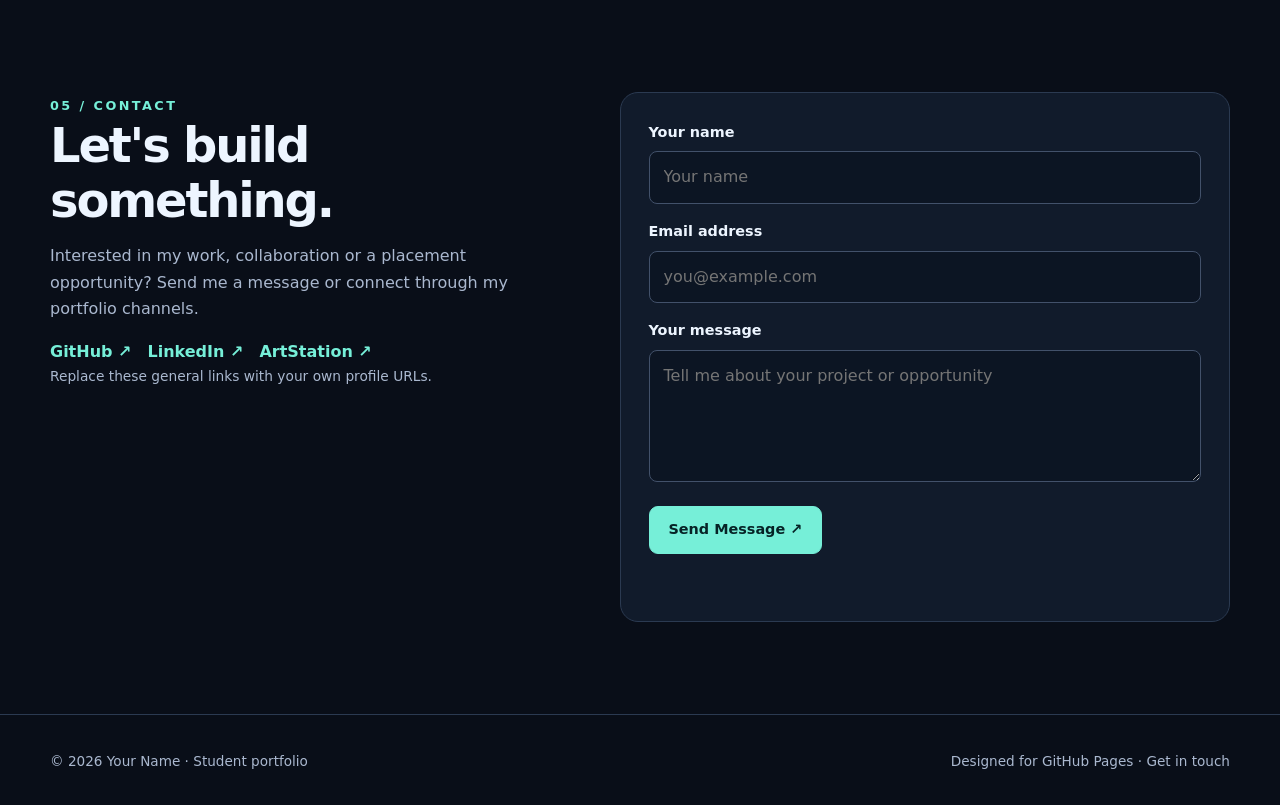
==== commit c7394609: "Update index.html" ====
--- a/index.html
+++ b/index.html
@@ -6,14 +6,14 @@
     <meta name="viewport" content="width=device-width,initial-scale=1">
     <meta name="theme-color" content="#090e18">
     <meta name="description" content="Student portfolio showcasing game design, game development and 3D art projects.">
-    <title>Game Creator Portfolio | Your Name</title>
+    <title>Game Creator Portfolio | Mugiz </title>
     <link rel="stylesheet" href="style.css">
 </head>
 
 <body><a class="skip" href="#main">Skip to content</a>
     <header class="header">
         <nav class="nav container" aria-label="Main navigation"><a class="brand"
-                href="index.html">YOUR<span>NAME.</span></a><button class="menu" type="button" data-menu
+                href="index.html">Mugiz<span>.</span></a><button class="menu" type="button" data-menu
                 aria-expanded="false" aria-controls="navlinks">Menu ☰</button>
             <div class="navlinks" id="navlinks" data-navlinks><a href="index.html#home">Home</a><a
                     href="index.html#about">About</a><a href="index.html#projects">Projects</a><a
@@ -26,8 +26,8 @@
             <div class="container hero-grid">
                 <div>
                     <div class="eyebrow">Game designer · Developer · 3D artist</div>
-                    <h1>Charlie the Great.<br><span class="gradient">Building experiences.</span></h1>
-                    <p class="lead">Hi, I'm <strong style="color:var(--text)">Your Name</strong>, a games student
+                    <h1>Mugiz.<br><span class="gradient">Building experiences.</span></h1>
+                    <p class="lead">Hi, I'm <strong style="color:var(--text)">Mugiz</strong>, a games student
                         passionate about memorable player experiences, expressive visuals and thoughtful interactive
                         systems.</p>
                     <div class="buttons"><a class="btn primary" href="#projects">View My Work ↗</a><a class="btn"
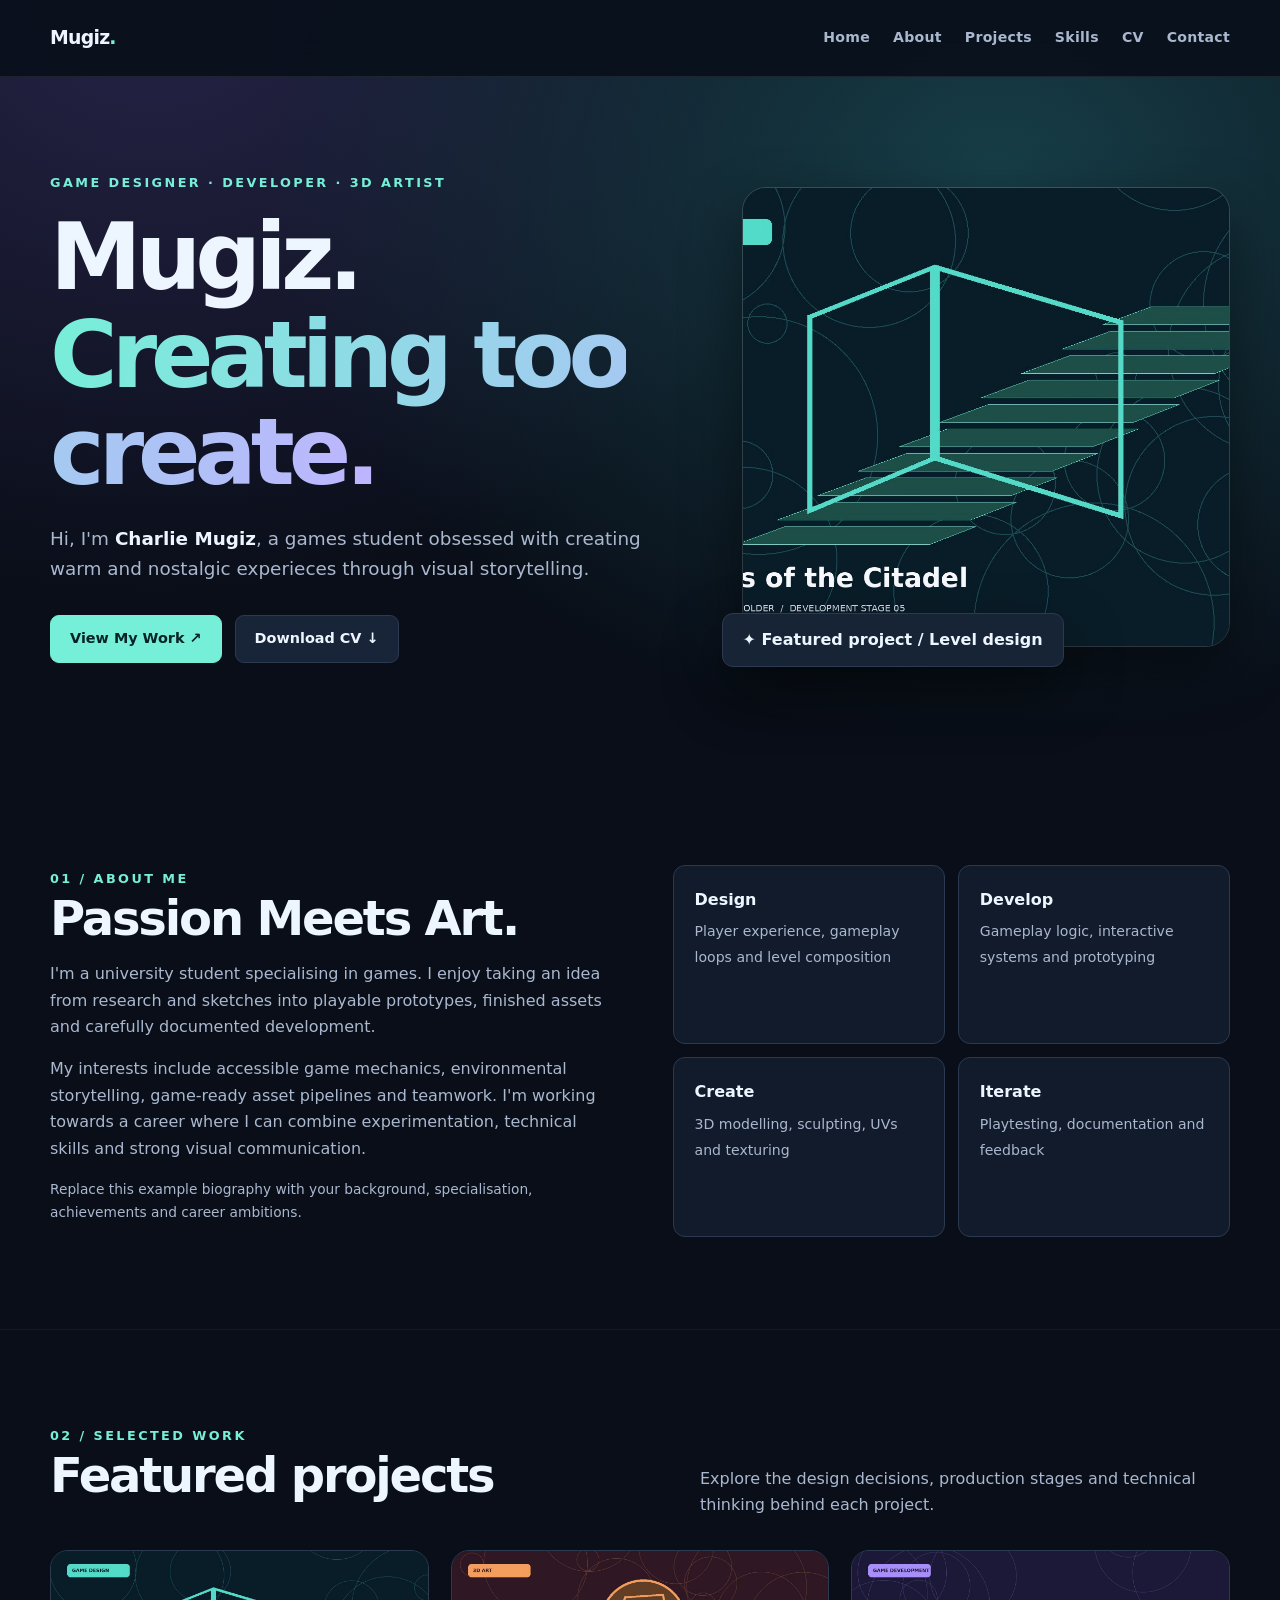
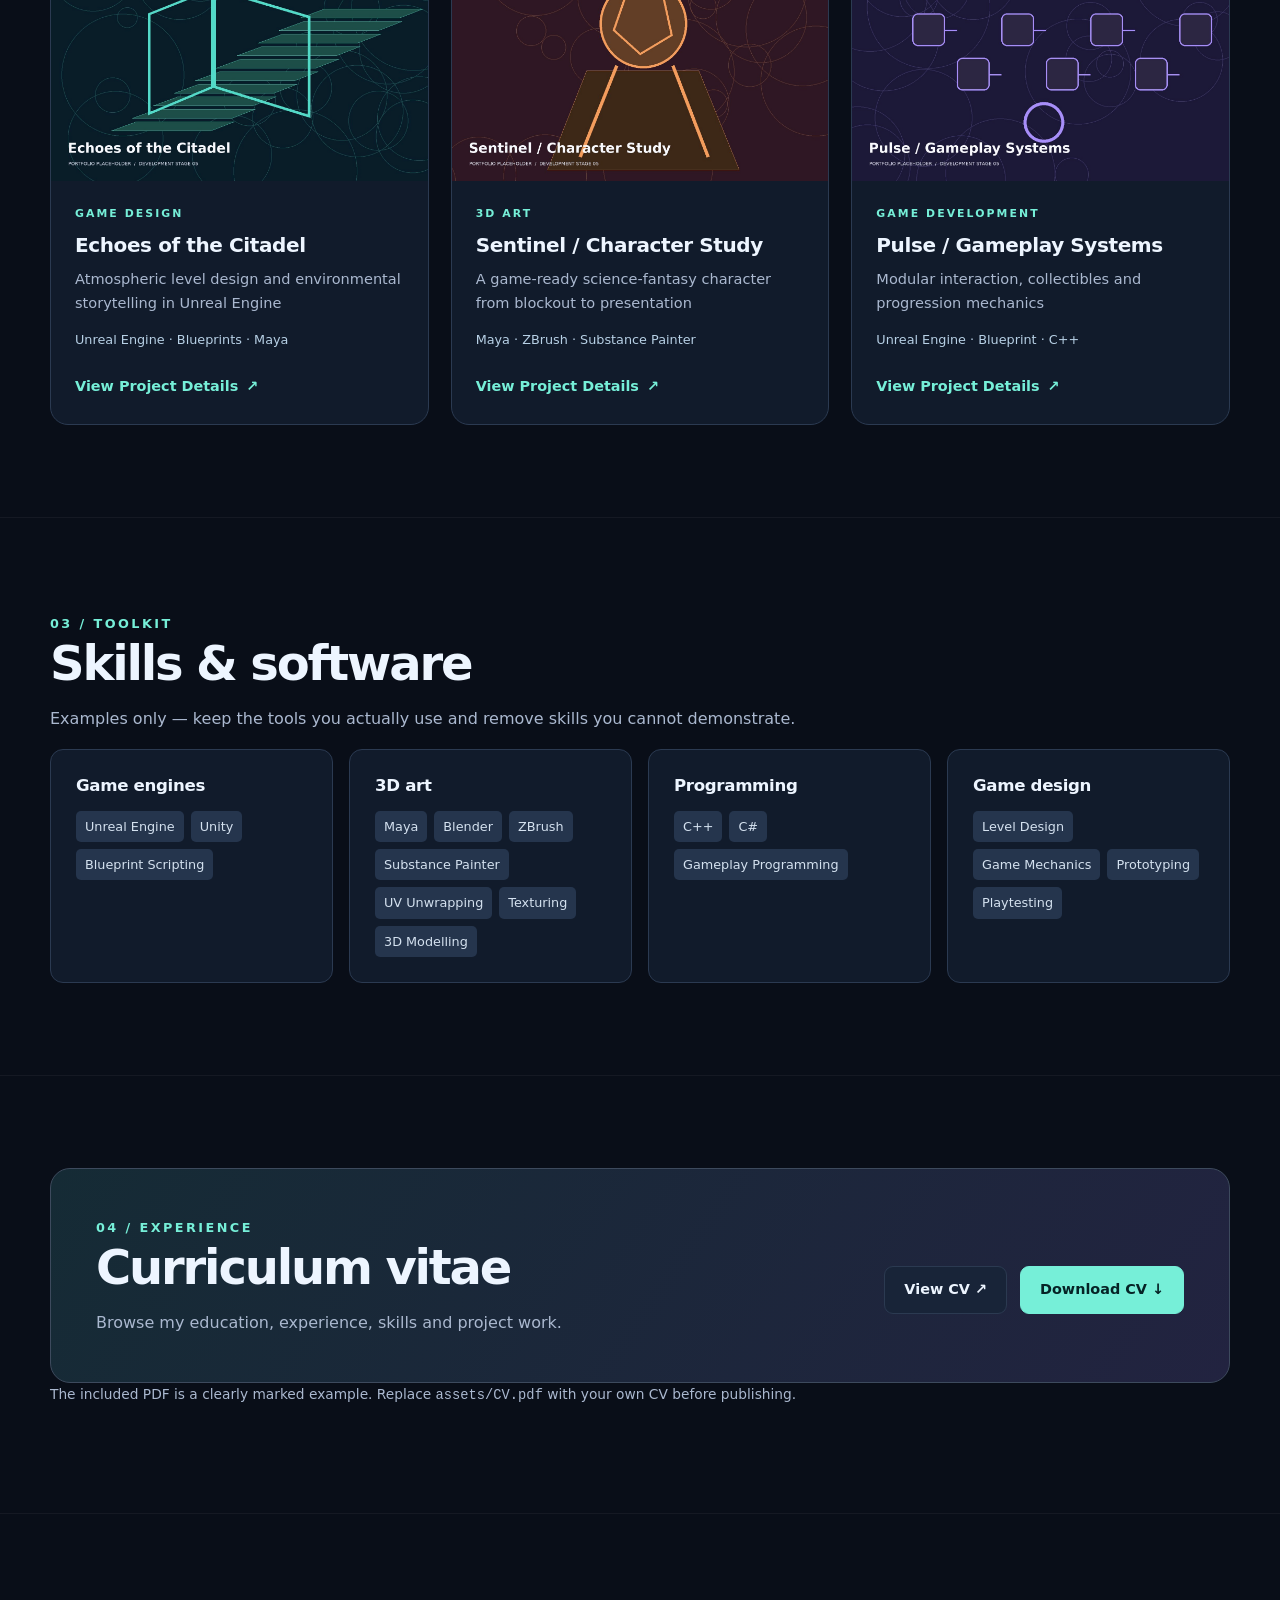
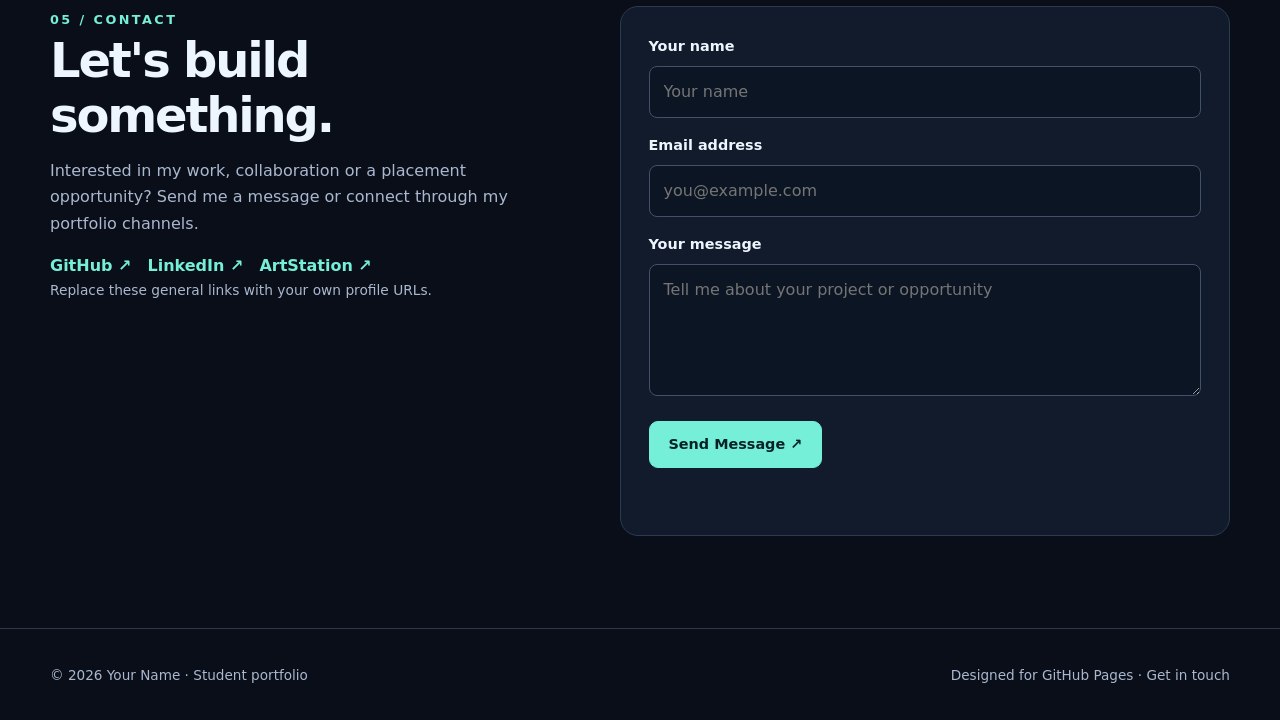
==== commit 953ae644: "Update index.html" ====
--- a/index.html
+++ b/index.html
@@ -4,7 +4,7 @@
 <head>
     <meta charset="utf-8">
     <meta name="viewport" content="width=device-width,initial-scale=1">
-    <meta name="theme-color" content="#090e18">
+    <meta name="theme-color" content="416440">
     <meta name="description" content="Student portfolio showcasing game design, game development and 3D art projects.">
     <title>Game Creator Portfolio | Mugiz </title>
     <link rel="stylesheet" href="style.css">
@@ -26,10 +26,8 @@
             <div class="container hero-grid">
                 <div>
                     <div class="eyebrow">Game designer · Developer · 3D artist</div>
-                    <h1>Mugiz.<br><span class="gradient">Building experiences.</span></h1>
-                    <p class="lead">Hi, I'm <strong style="color:var(--text)">Mugiz</strong>, a games student
-                        passionate about memorable player experiences, expressive visuals and thoughtful interactive
-                        systems.</p>
+                    <h1>Mugiz.<br><span class="gradient">Creating too create.</span></h1>
+                    <p class="lead">Hi, I'm <strong style="color:var(--text)"> Charlie Mugiz</strong>, a games student obsessed with creating warm and nostalgic experieces through visual storytelling. </p>
                     <div class="buttons"><a class="btn primary" href="#projects">View My Work ↗</a><a class="btn"
                             href="assets/CV.pdf" download>Download CV ↓</a></div>
                 </div>
@@ -42,7 +40,7 @@
         <section class="section" id="about">
             <div class="container about-grid">
                 <div><span class="eyebrow">01 / About me</span>
-                    <h2>Creative thinking meets technical craft.</h2>
+                    <h2>Passion Meets Art.</h2>
                     <p>I'm a university student specialising in games. I enjoy taking an idea from research and sketches
                         into playable prototypes, finished assets and carefully documented development.</p>
                     <p>My interests include accessible game mechanics, environmental storytelling, game-ready asset
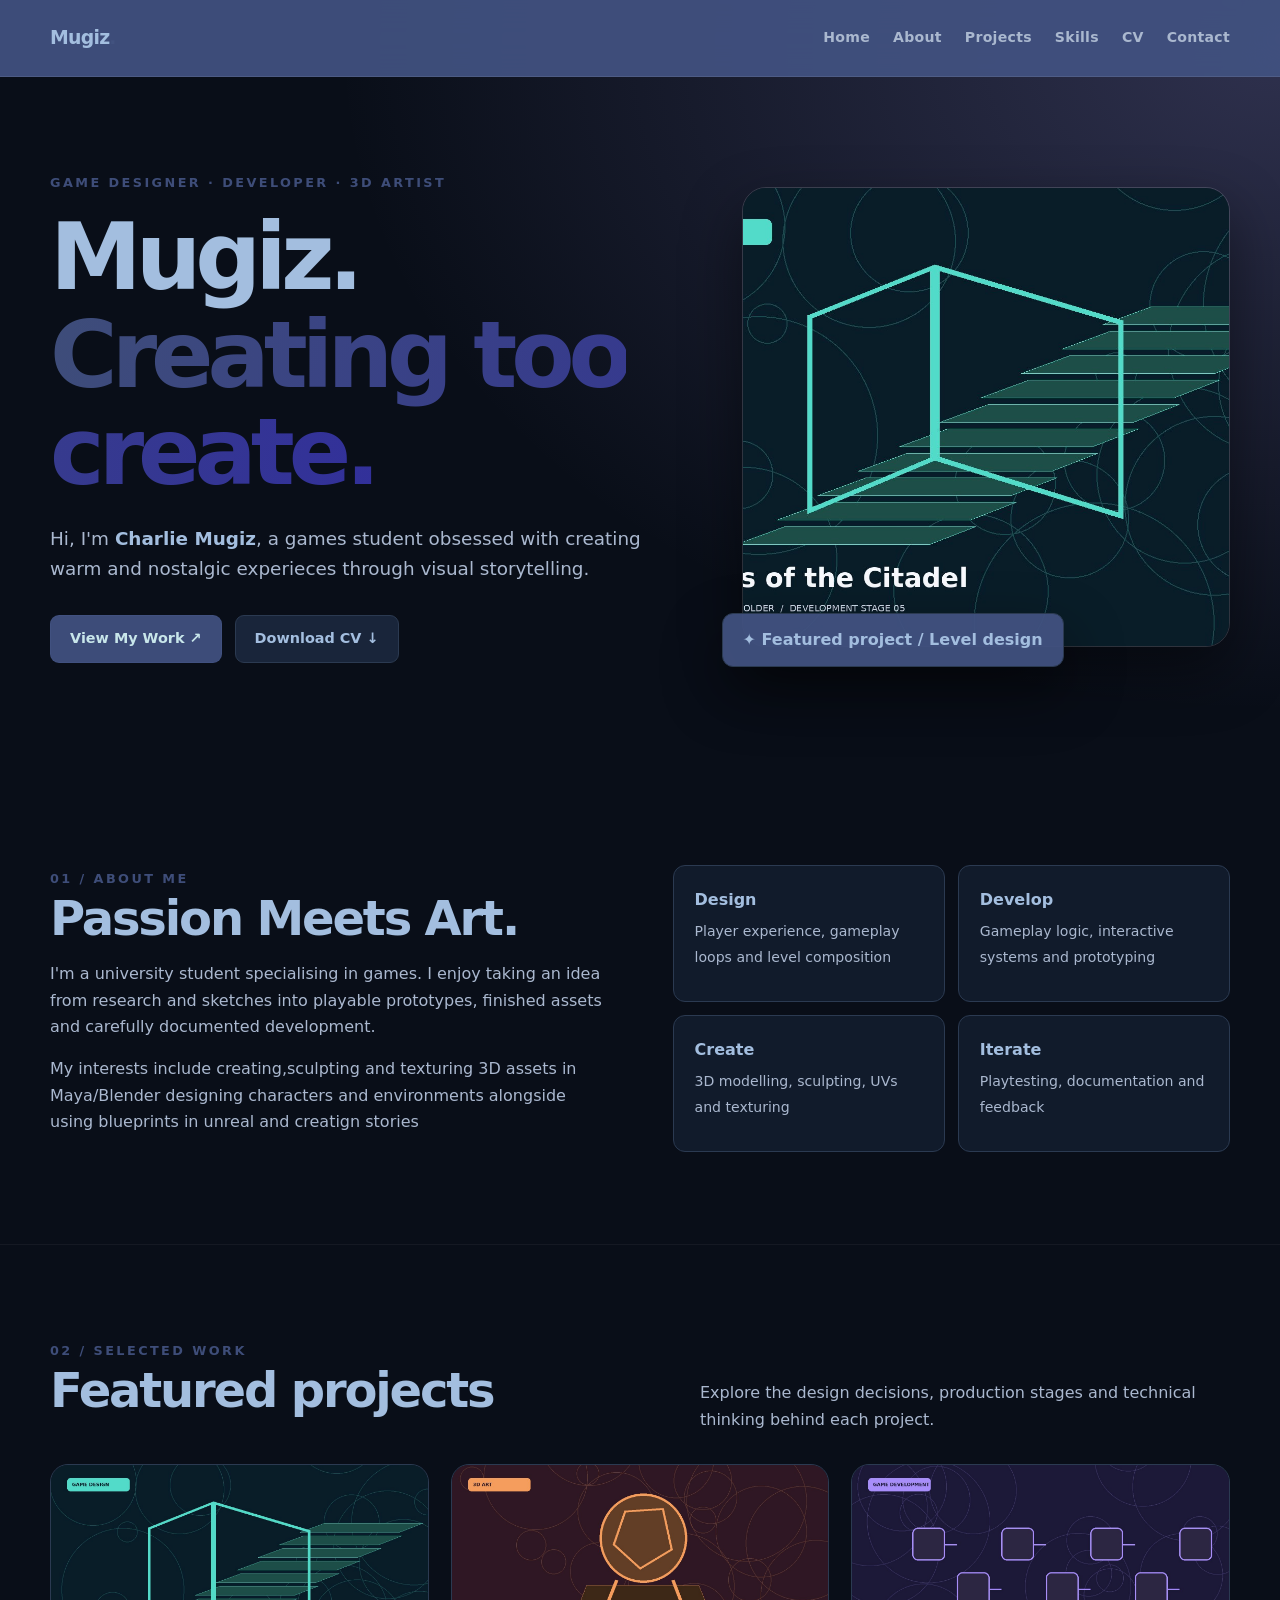
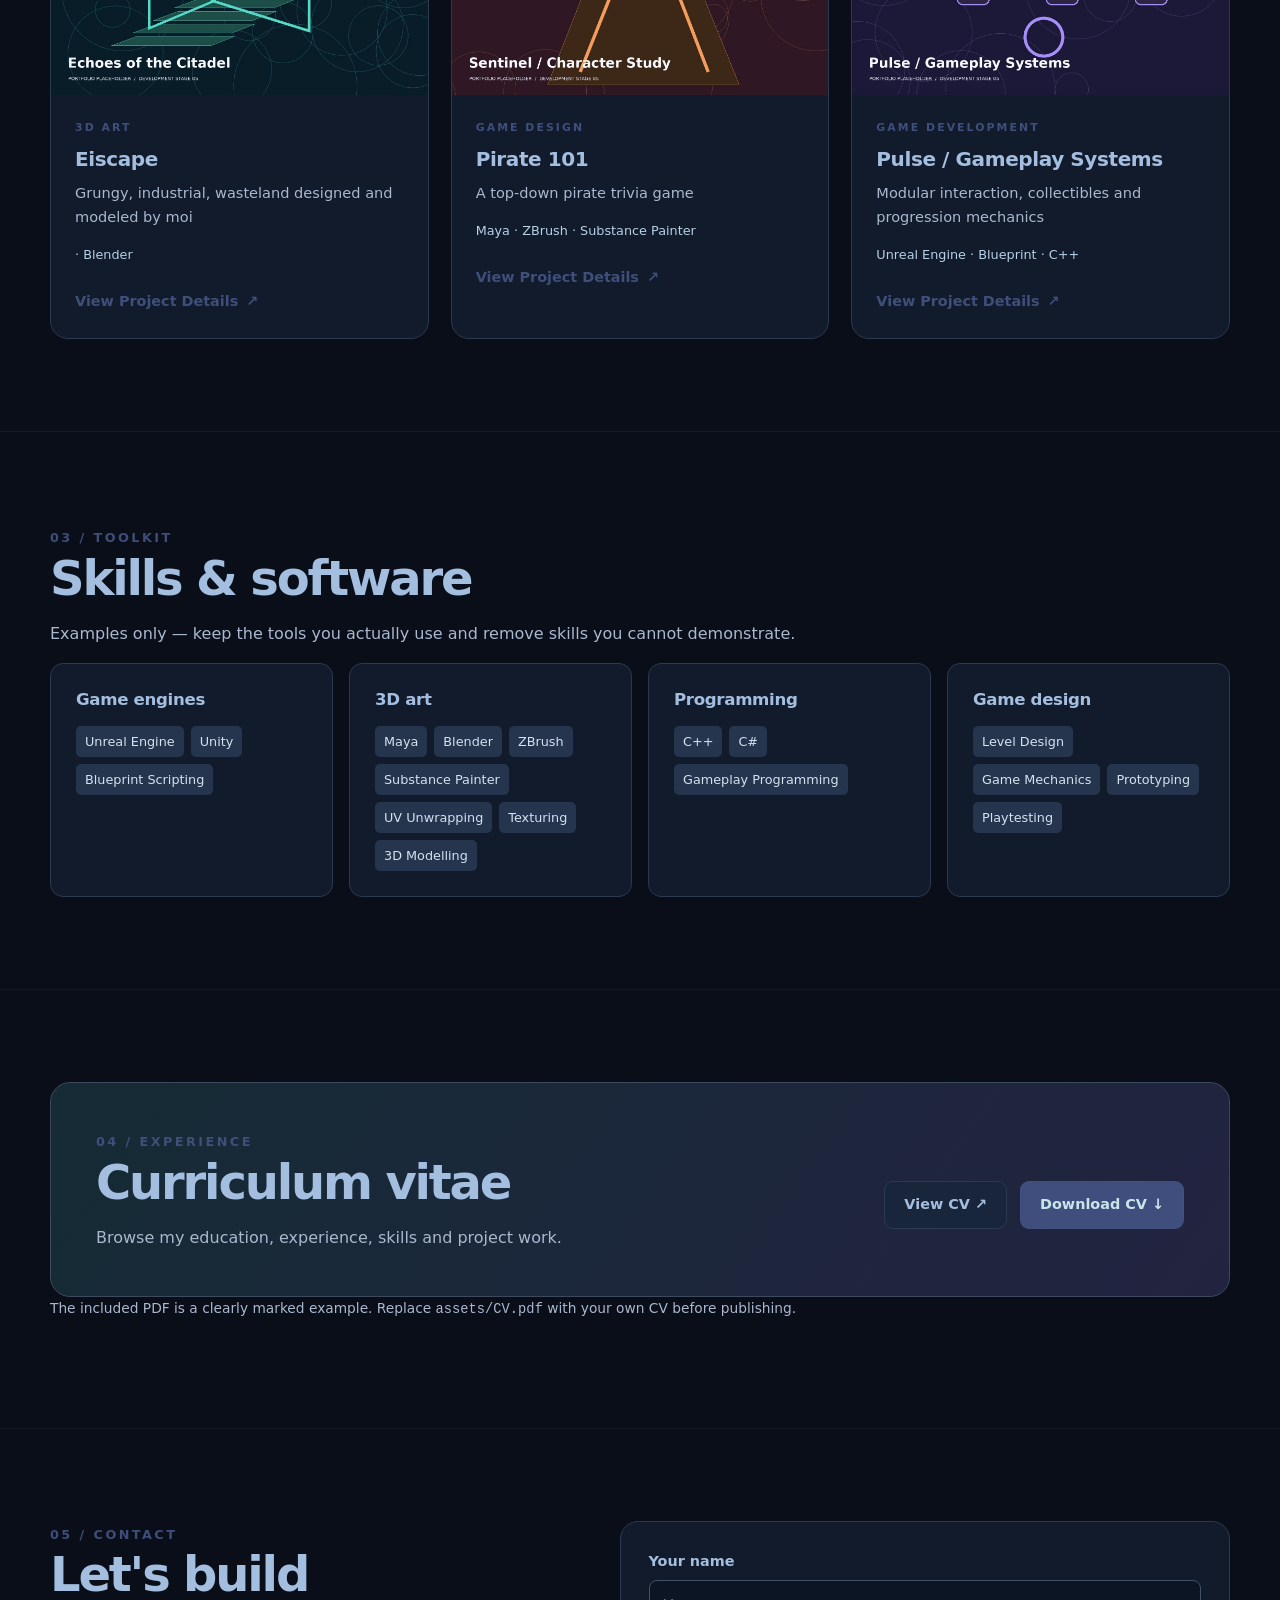
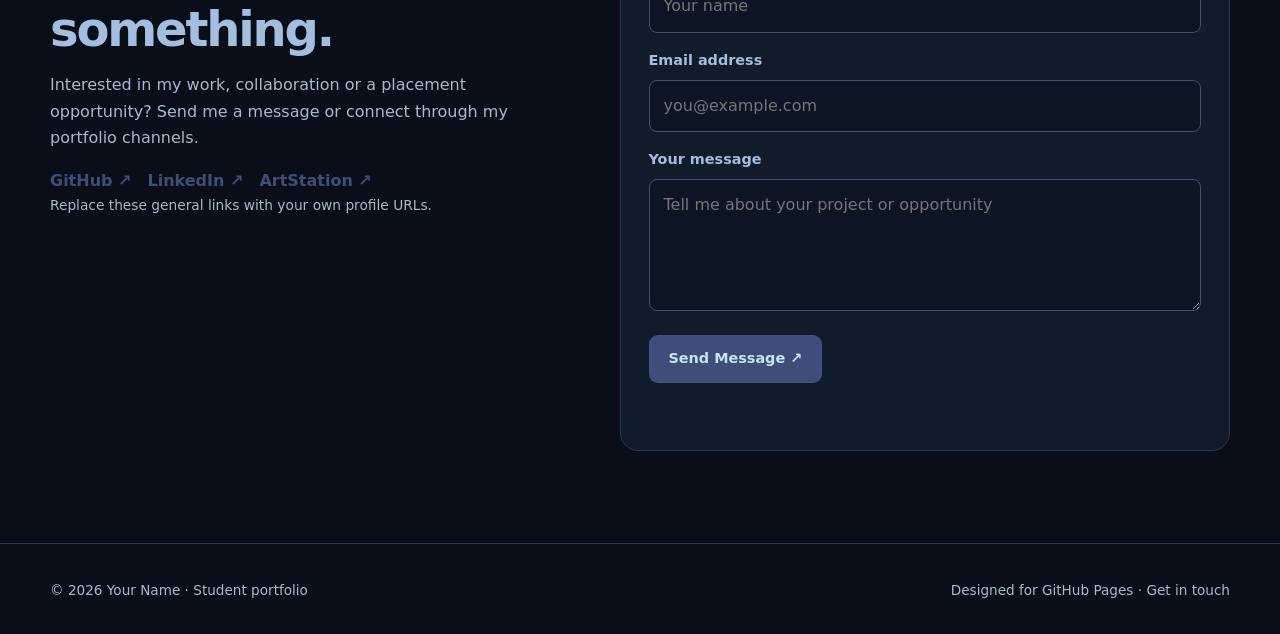
==== commit a9228a58: "Update index.html" ====
--- a/index.html
+++ b/index.html
@@ -43,11 +43,9 @@
                     <h2>Passion Meets Art.</h2>
                     <p>I'm a university student specialising in games. I enjoy taking an idea from research and sketches
                         into playable prototypes, finished assets and carefully documented development.</p>
-                    <p>My interests include accessible game mechanics, environmental storytelling, game-ready asset
-                        pipelines and teamwork. I'm working towards a career where I can combine experimentation,
-                        technical skills and strong visual communication.</p>
-                    <p class="muted-note">Replace this example biography with your background, specialisation,
-                        achievements and career ambitions.</p>
+                    <p>My interests include creating,sculpting and texturing 3D assets in Maya/Blender designing characters and environments alongside using blueprints in unreal and creatign stories  </p>
+                    <p class="muted-note">
+                        </p>
                 </div>
                 <div class="feature-list">
                     <div class="feature"><strong>Design</strong><span>Player experience, gameplay loops and level
@@ -74,10 +72,10 @@
                             aria-label="See details of Echoes of the Citadel"><img src="images/project1/image5.jpg"
                                 alt="Illustrated sample for Echoes of the Citadel" loading="lazy"></a>
                         <div class="card-body">
-                            <div class="eyebrow">GAME DESIGN</div>
-                            <h3>Echoes of the Citadel</h3>
-                            <p>Atmospheric level design and environmental storytelling in Unreal Engine</p>
-                            <div class="meta">Unreal Engine · Blueprints · Maya</div><a class="textlink"
+                            <div class="eyebrow">3D ART</div>
+                            <h3>Eiscape</h3>
+                            <p>Grungy, industrial, wasteland designed and modeled by moi</p>
+                            <div class="meta"> · Blender</div><a class="textlink"
                                 href="projects/project1.html">View Project Details <span aria-hidden="true">↗</span></a>
                         </div>
                     </article>
@@ -85,9 +83,9 @@
                             aria-label="See details of Sentinel / Character Study"><img src="images/project2/image5.jpg"
                                 alt="Illustrated sample for Sentinel / Character Study" loading="lazy"></a>
                         <div class="card-body">
-                            <div class="eyebrow">3D ART</div>
-                            <h3>Sentinel / Character Study</h3>
-                            <p>A game-ready science-fantasy character from blockout to presentation</p>
+                            <div class="eyebrow">Game DESIGN</div>
+                            <h3> Pirate 101 </h3>
+                            <p>A top-down pirate trivia game </p>
                             <div class="meta">Maya · ZBrush · Substance Painter</div><a class="textlink"
                                 href="projects/project2.html">View Project Details <span aria-hidden="true">↗</span></a>
                         </div>
--- a/style.css
+++ b/style.css
@@ -2,12 +2,12 @@
 :root {
     --bg: #090e18;
     --panel: #111b2b;
-    --surface: #182438;
-    --text: #edf5ff;
+    --surface: #19253a;
+    --text: #a3bedf;
     --muted: #aab8cf;
     --line: #2b3a51;
-    --accent: #76efd8;
-    --accent2: #a990ff;
+    --accent: #425280ef;
+    --accent2: #d81111;
     --max: 1180px;
     --radius: 18px;
     --shadow: 0 24px 60px #0007;
@@ -39,7 +39,7 @@
     left: 0;
     right: 0;
     height: 950px;
-    background: radial-gradient(ellipse at 78% 18%, #173e48 0, transparent 52%), radial-gradient(ellipse at 12% 0, #262347 0, transparent 45%)
+    background: radial-gradient(ellipse at 100% 5%, #8984cf4b 0, transparent 52%), radial-gradient(ellipse at 12% 0, #4235cd00 0, transparent 45%)
 }
 
 a {
@@ -99,7 +99,7 @@
     position: sticky;
     top: 0;
     z-index: 20;
-    background: #09101beF;
+    background: #425280ef;
     backdrop-filter: blur(18px);
     border-bottom: 1px solid #ffffff15
 }
@@ -204,7 +204,7 @@
 }
 
 .gradient {
-    background: linear-gradient(105deg, var(--accent), #bfb4ff);
+    background: linear-gradient(105deg, var(--accent), #32309a);
     color: transparent;
     background-clip: text
 }
@@ -226,7 +226,7 @@
     position: absolute;
     bottom: -20px;
     left: -20px;
-    background: #172435;
+    background: hsla(224, 32%, 38%, 0.937);
     border: 1px solid var(--line);
     padding: 13px 20px;
     border-radius: 11px;
@@ -266,7 +266,7 @@
 
 .btn.primary {
     background: var(--accent);
-    color: #062326;
+    color: #c8e6ea;
     border-color: var(--accent)
 }
 
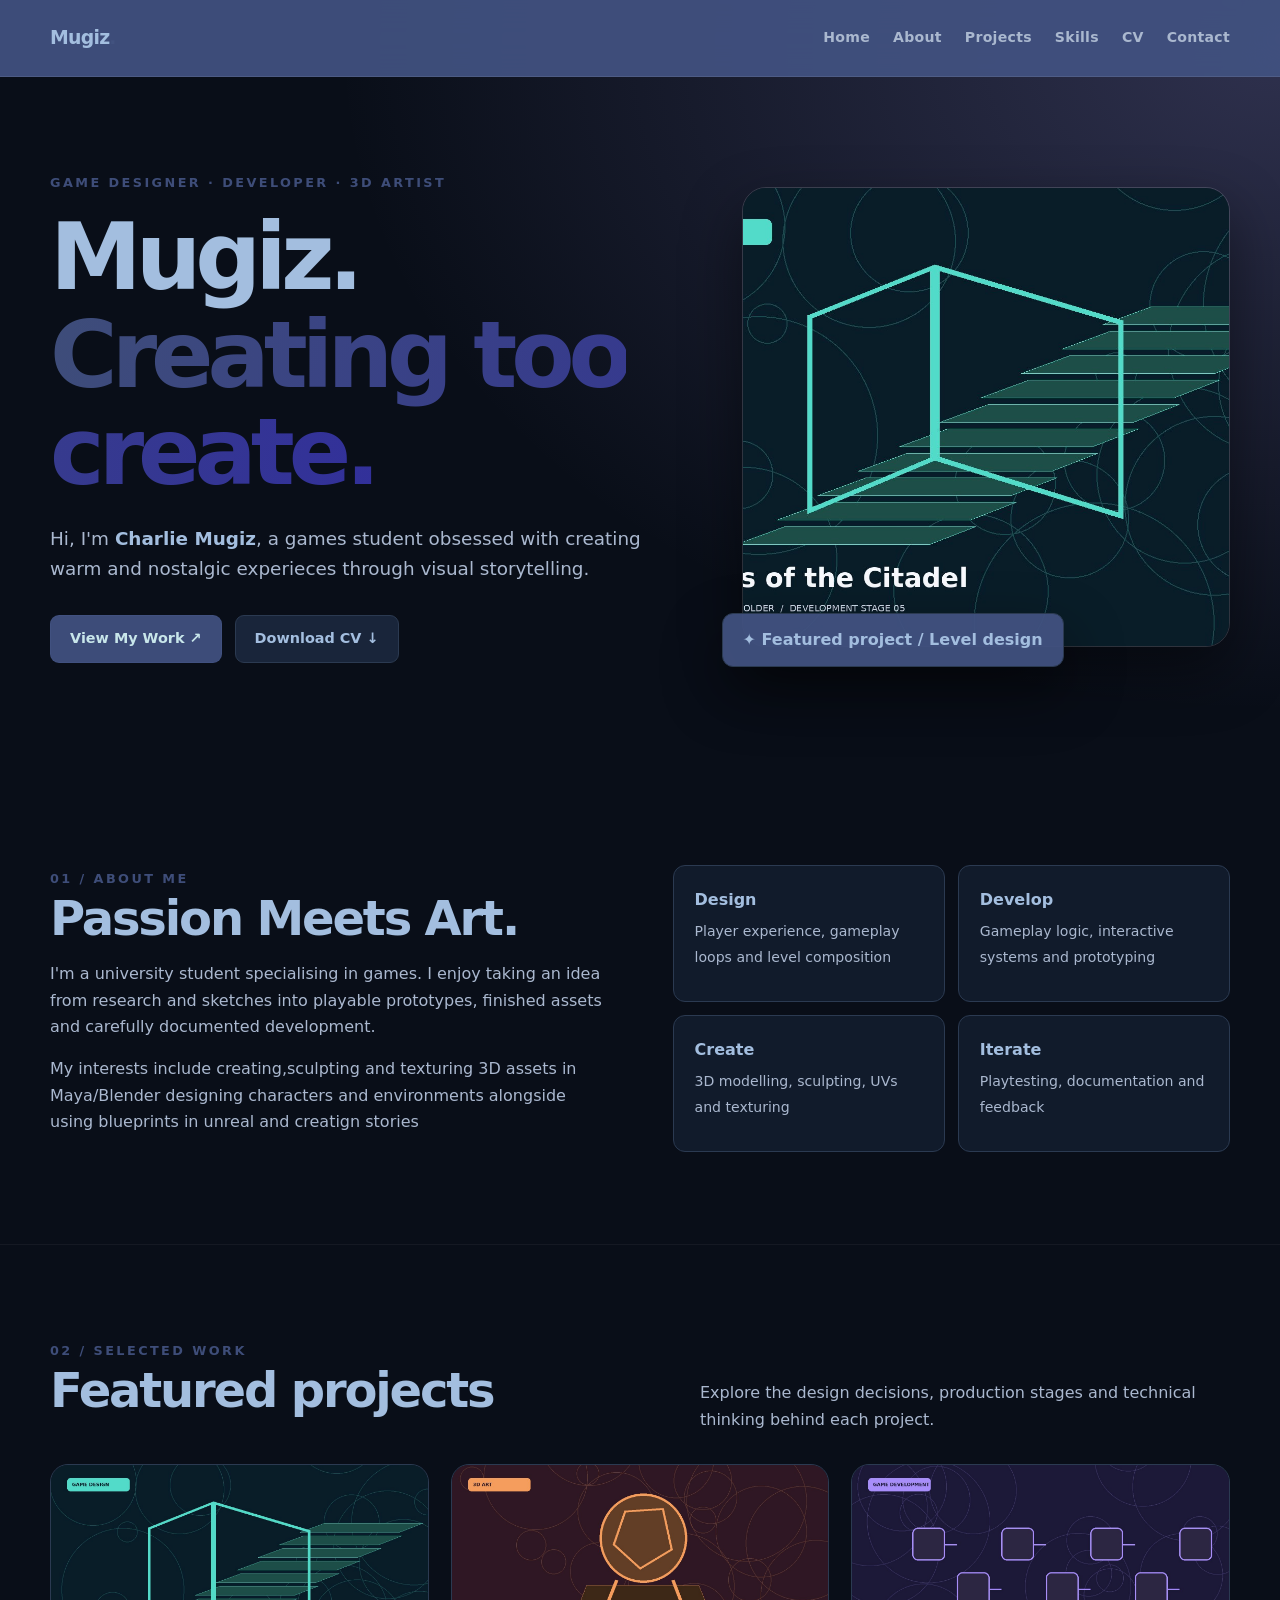
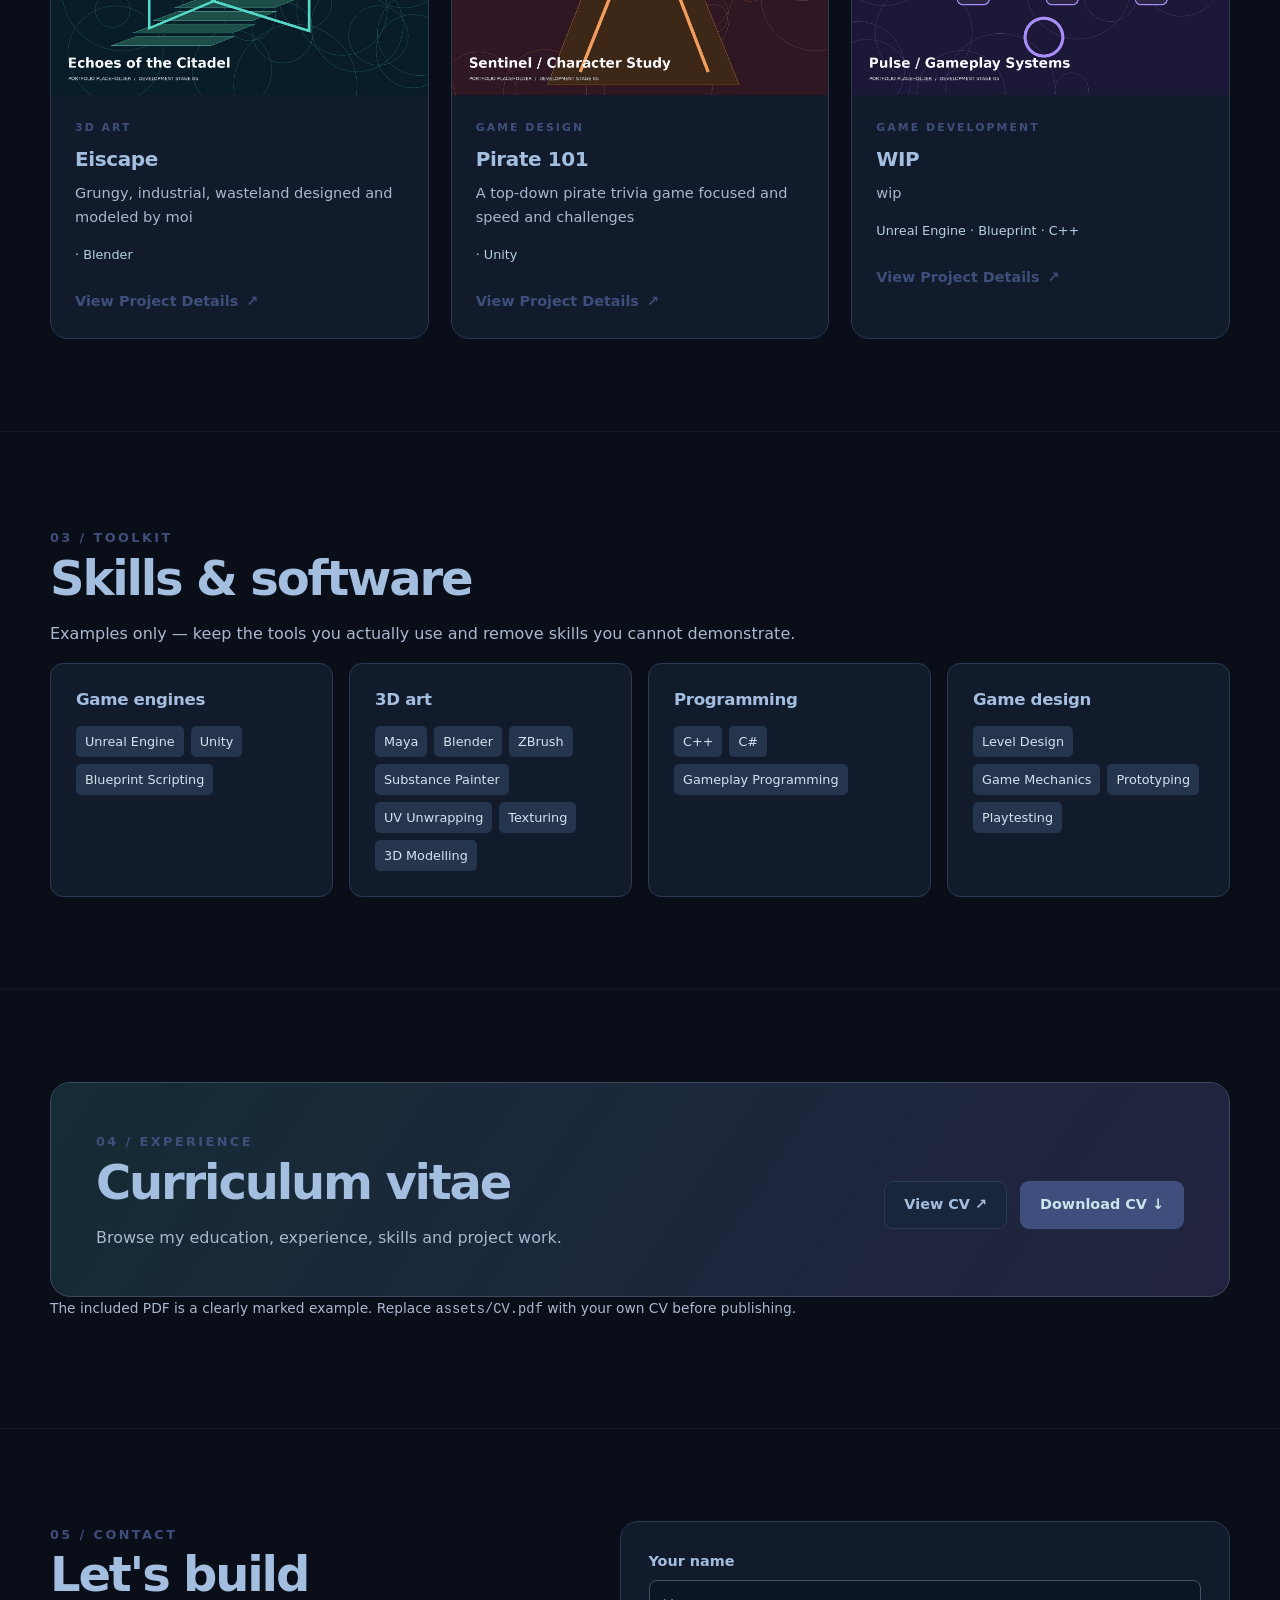
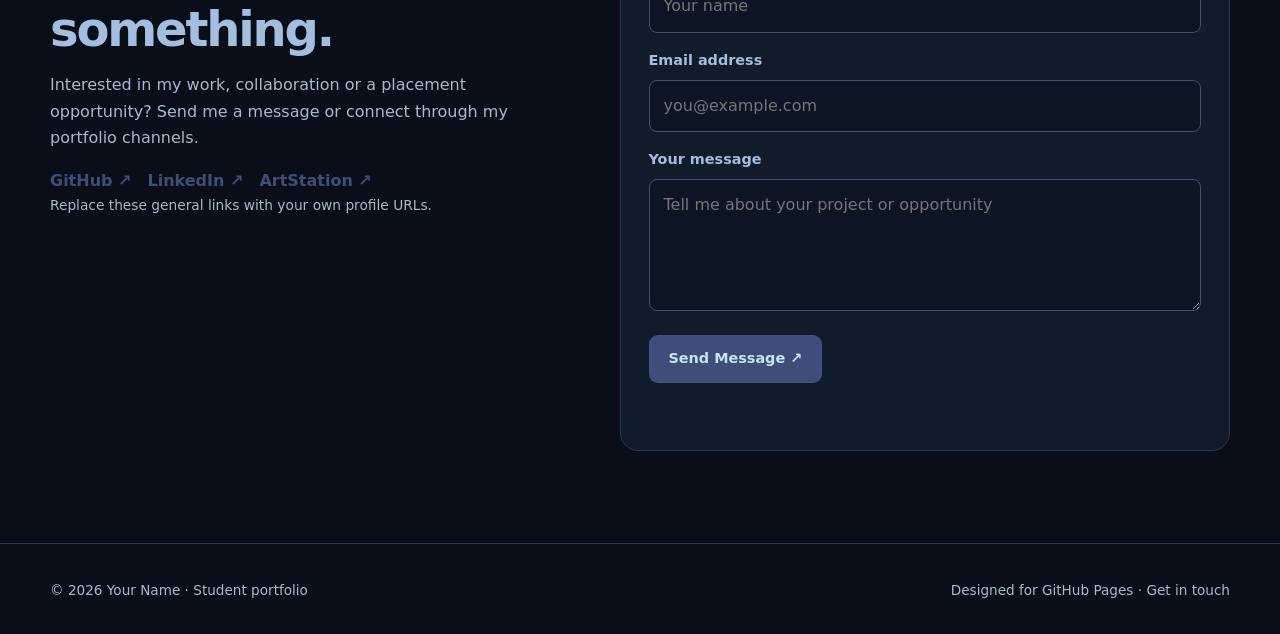
==== commit 7bf8109f: "Image Added" ====
--- a/index.html
+++ b/index.html
@@ -85,8 +85,8 @@
                         <div class="card-body">
                             <div class="eyebrow">Game DESIGN</div>
                             <h3> Pirate 101 </h3>
-                            <p>A top-down pirate trivia game </p>
-                            <div class="meta">Maya · ZBrush · Substance Painter</div><a class="textlink"
+                            <p>A top-down pirate trivia game focused and speed and challenges </p>
+                            <div class="meta"> · Unity</div><a class="textlink"
                                 href="projects/project2.html">View Project Details <span aria-hidden="true">↗</span></a>
                         </div>
                     </article>
@@ -95,8 +95,8 @@
                                 alt="Illustrated sample for Pulse / Gameplay Systems" loading="lazy"></a>
                         <div class="card-body">
                             <div class="eyebrow">GAME DEVELOPMENT</div>
-                            <h3>Pulse / Gameplay Systems</h3>
-                            <p>Modular interaction, collectibles and progression mechanics</p>
+                            <h3>WIP</h3>
+                            <p>wip</p>
                             <div class="meta">Unreal Engine · Blueprint · C++</div><a class="textlink"
                                 href="projects/project3.html">View Project Details <span aria-hidden="true">↗</span></a>
                         </div>
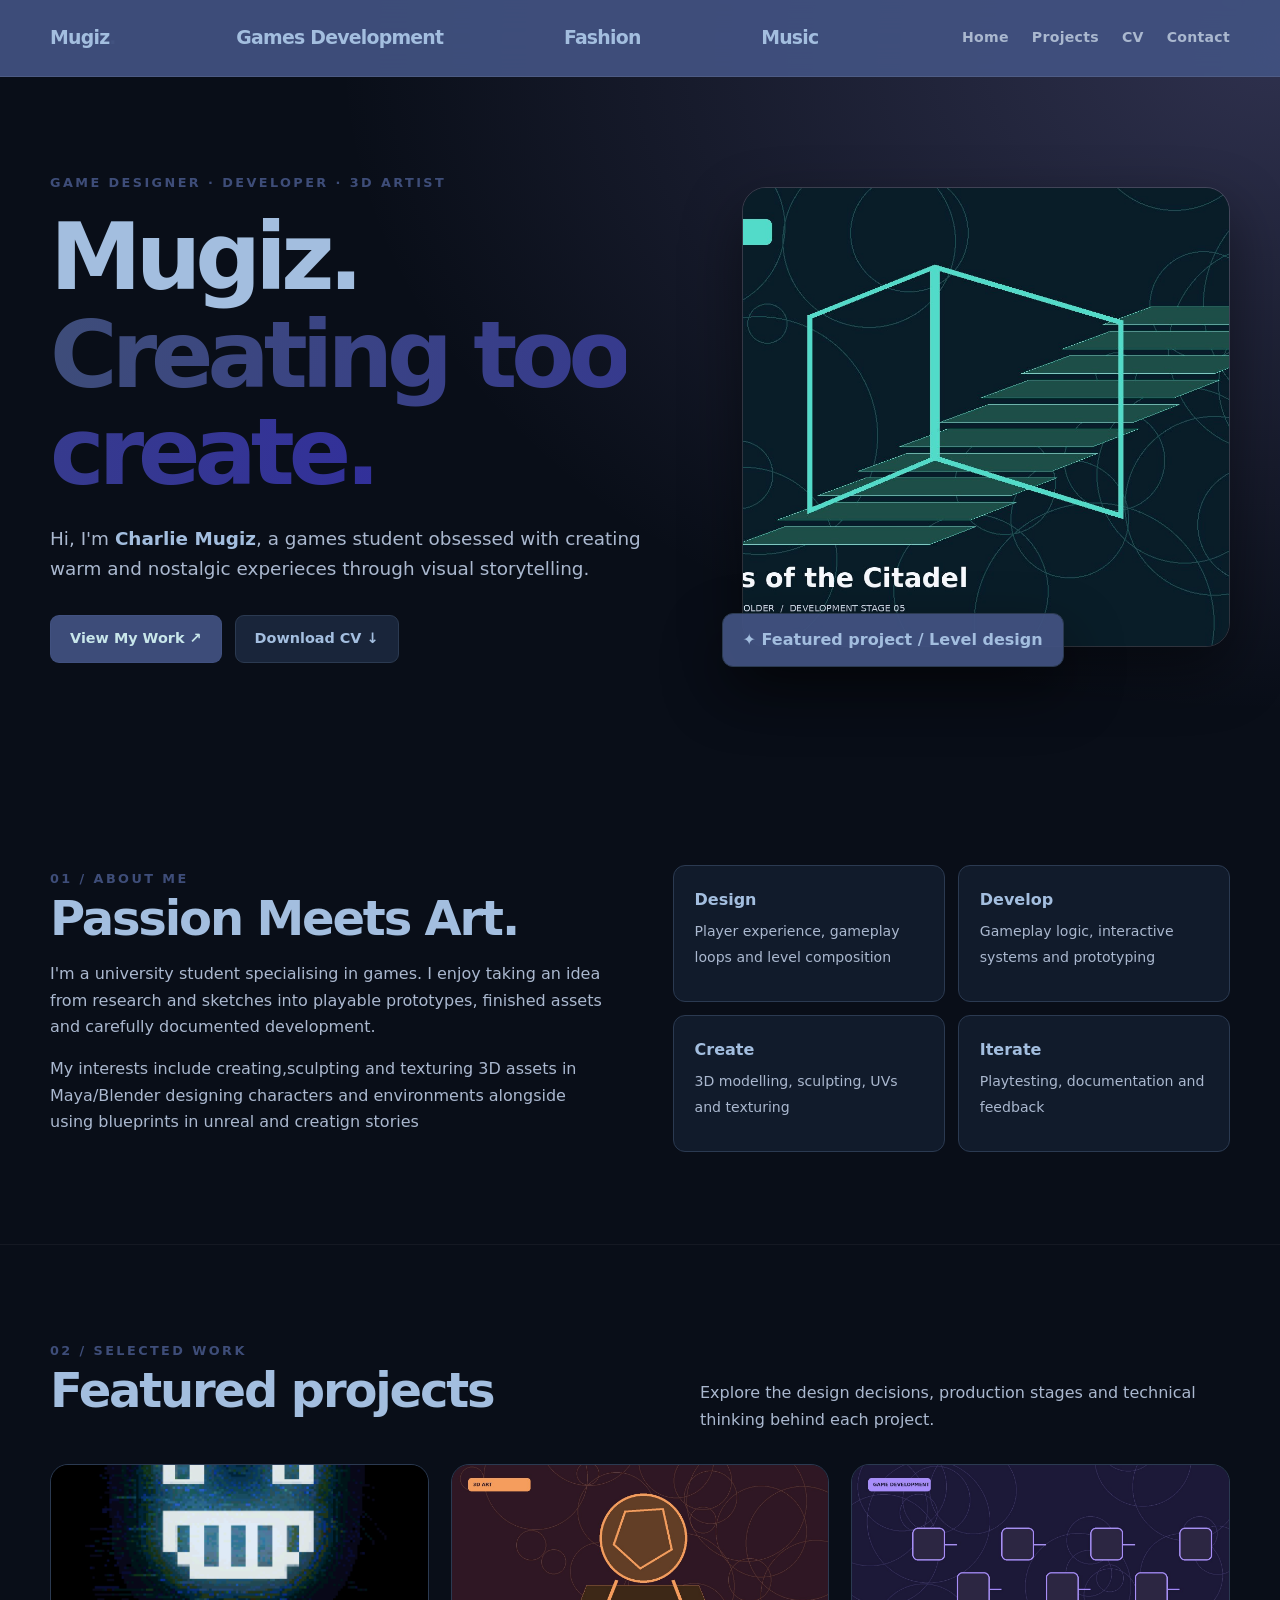
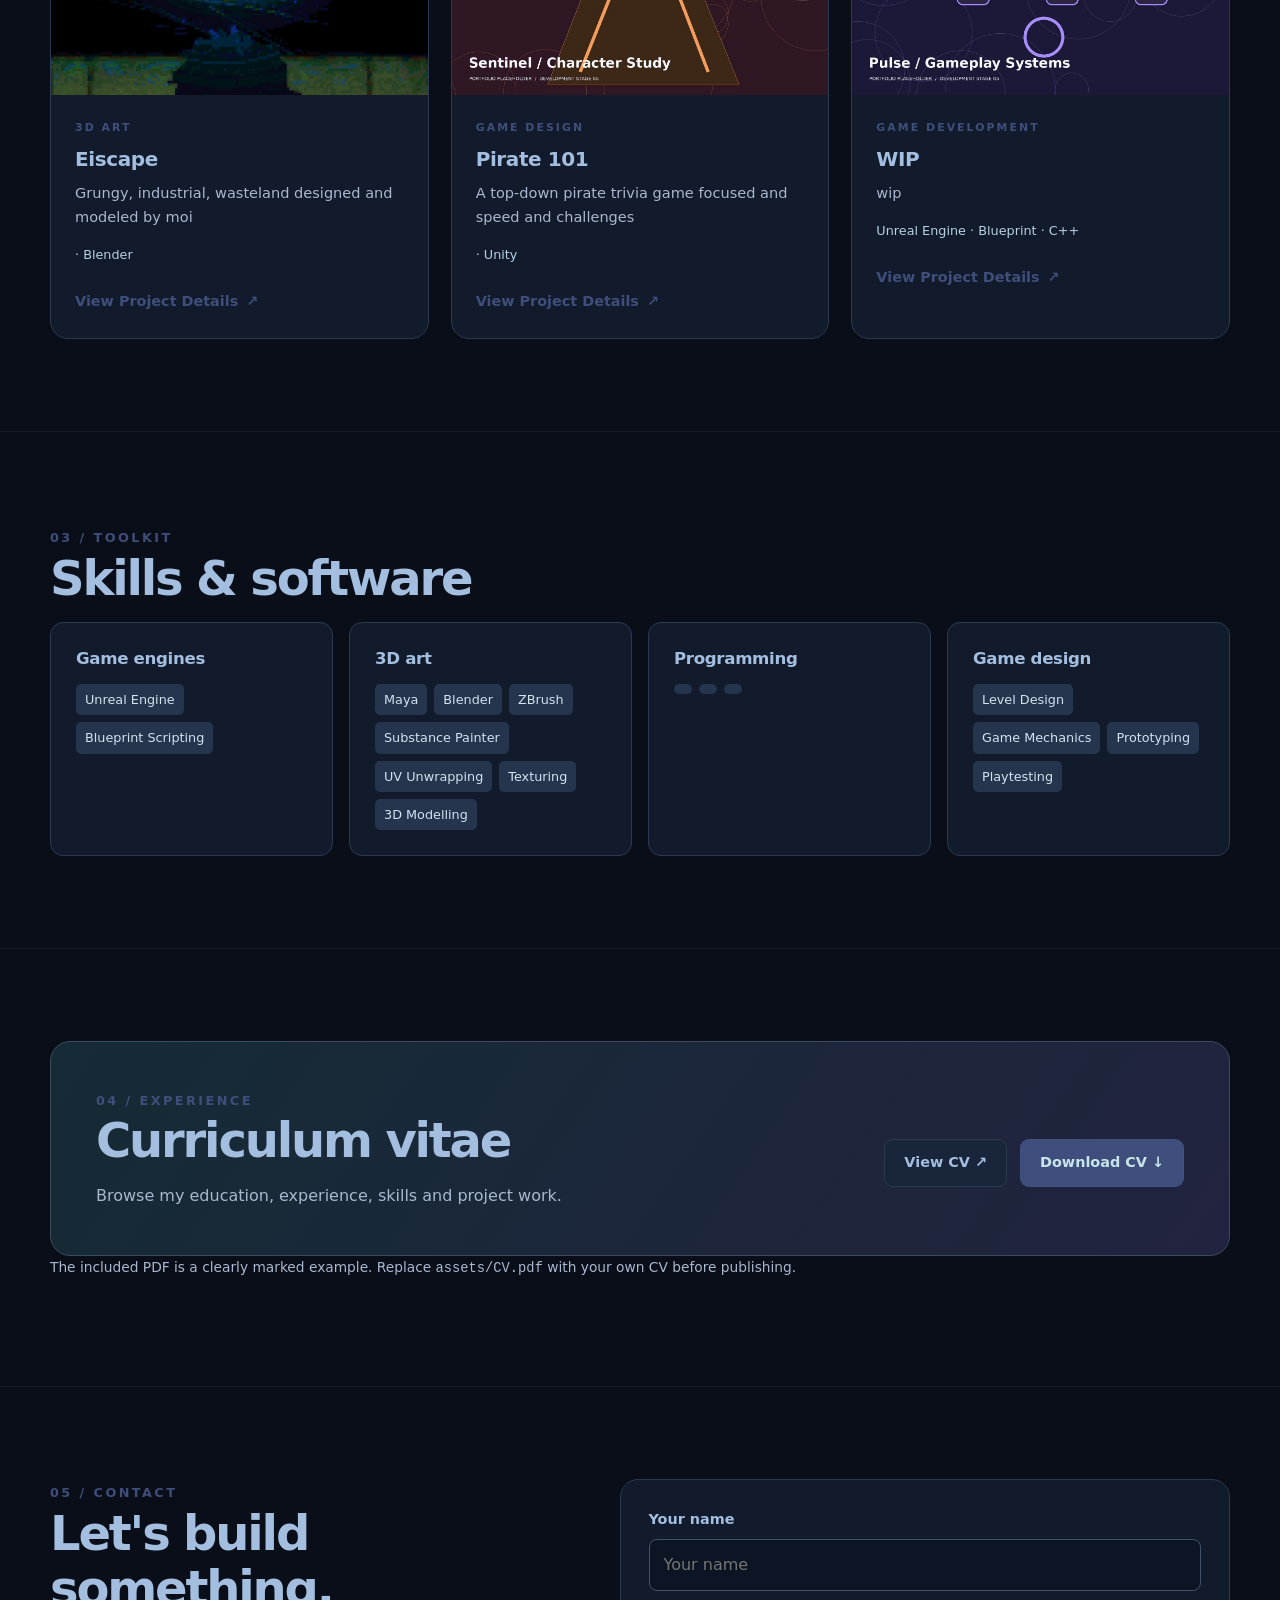
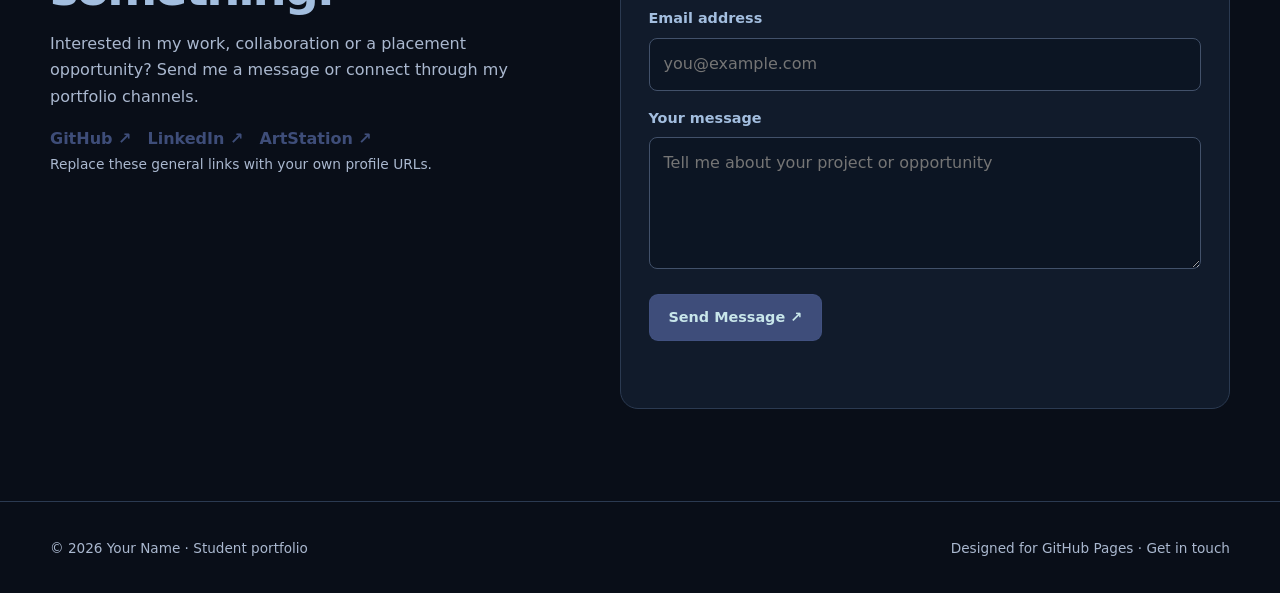
==== commit 139d0d31: "Update index.html" ====
--- a/index.html
+++ b/index.html
@@ -14,10 +14,10 @@
     <header class="header">
         <nav class="nav container" aria-label="Main navigation"><a class="brand"
                 href="index.html">Mugiz<span>.</span></a><button class="menu" type="button" data-menu
-                aria-expanded="false" aria-controls="navlinks">Menu ☰</button>
-            <div class="navlinks" id="navlinks" data-navlinks><a href="index.html#home">Home</a><a
-                    href="index.html#about">About</a><a href="index.html#projects">Projects</a><a
-                    href="index.html#skills">Skills</a><a href="index.html#cv">CV</a><a
+                aria-expanded="false" aria-controls="navlinks">Menu ☰</button><a class="brand"
+                href="index.html">Games Development</a><a class="brand"
+                href="index.html">Fashion<a class="brand"href="index.html">Music
+            <div class="navlinks" id="navlinks" data-navlinks><a href="index.html#home">Home</a><a href="index.html#projects">Projects</a><a href="index.html#cv">CV</a><a
                     href="index.html#contact">Contact</a></div>
         </nav>
     </header>
@@ -68,8 +68,8 @@
                     <p>Explore the design decisions, production stages and technical thinking behind each project.</p>
                 </div>
                 <div class="cards">
-                    <article class="project-card"><a href="projects/project1.html"
-                            aria-label="See details of Echoes of the Citadel"><img src="images/project1/image5.jpg"
+                    <article class="project-card"><a href="images/project1/image1.jpg"
+                            aria-label="See details of Echoes of the Citadel"><img src="images/project1/image1.jpg"
                                 alt="Illustrated sample for Echoes of the Citadel" loading="lazy"></a>
                         <div class="card-body">
                             <div class="eyebrow">3D ART</div>
@@ -107,11 +107,11 @@
         <section class="section" id="skills">
             <div class="container"><span class="eyebrow">03 / Toolkit</span>
                 <h2>Skills & software</h2>
-                <p>Examples only — keep the tools you actually use and remove skills you cannot demonstrate.</p>
+                <p></p>
                 <div class="skills-grid">
                     <div class="skill-card">
                         <h3>Game engines</h3>
-                        <div class="chips"><span class="chip">Unreal Engine</span><span class="chip">Unity</span><span
+                        <div class="chips"><span class="chip">Unreal Engine</span><span
                                 class="chip">Blueprint Scripting</span></div>
                     </div>
                     <div class="skill-card">
@@ -123,8 +123,8 @@
                     </div>
                     <div class="skill-card">
                         <h3>Programming</h3>
-                        <div class="chips"><span class="chip">C++</span><span class="chip">C#</span><span
-                                class="chip">Gameplay Programming</span></div>
+                        <div class="chips"><span class="chip"></span><span class="chip"></span><span
+                                class="chip"></span></div>
                     </div>
                     <div class="skill-card">
                         <h3>Game design</h3>
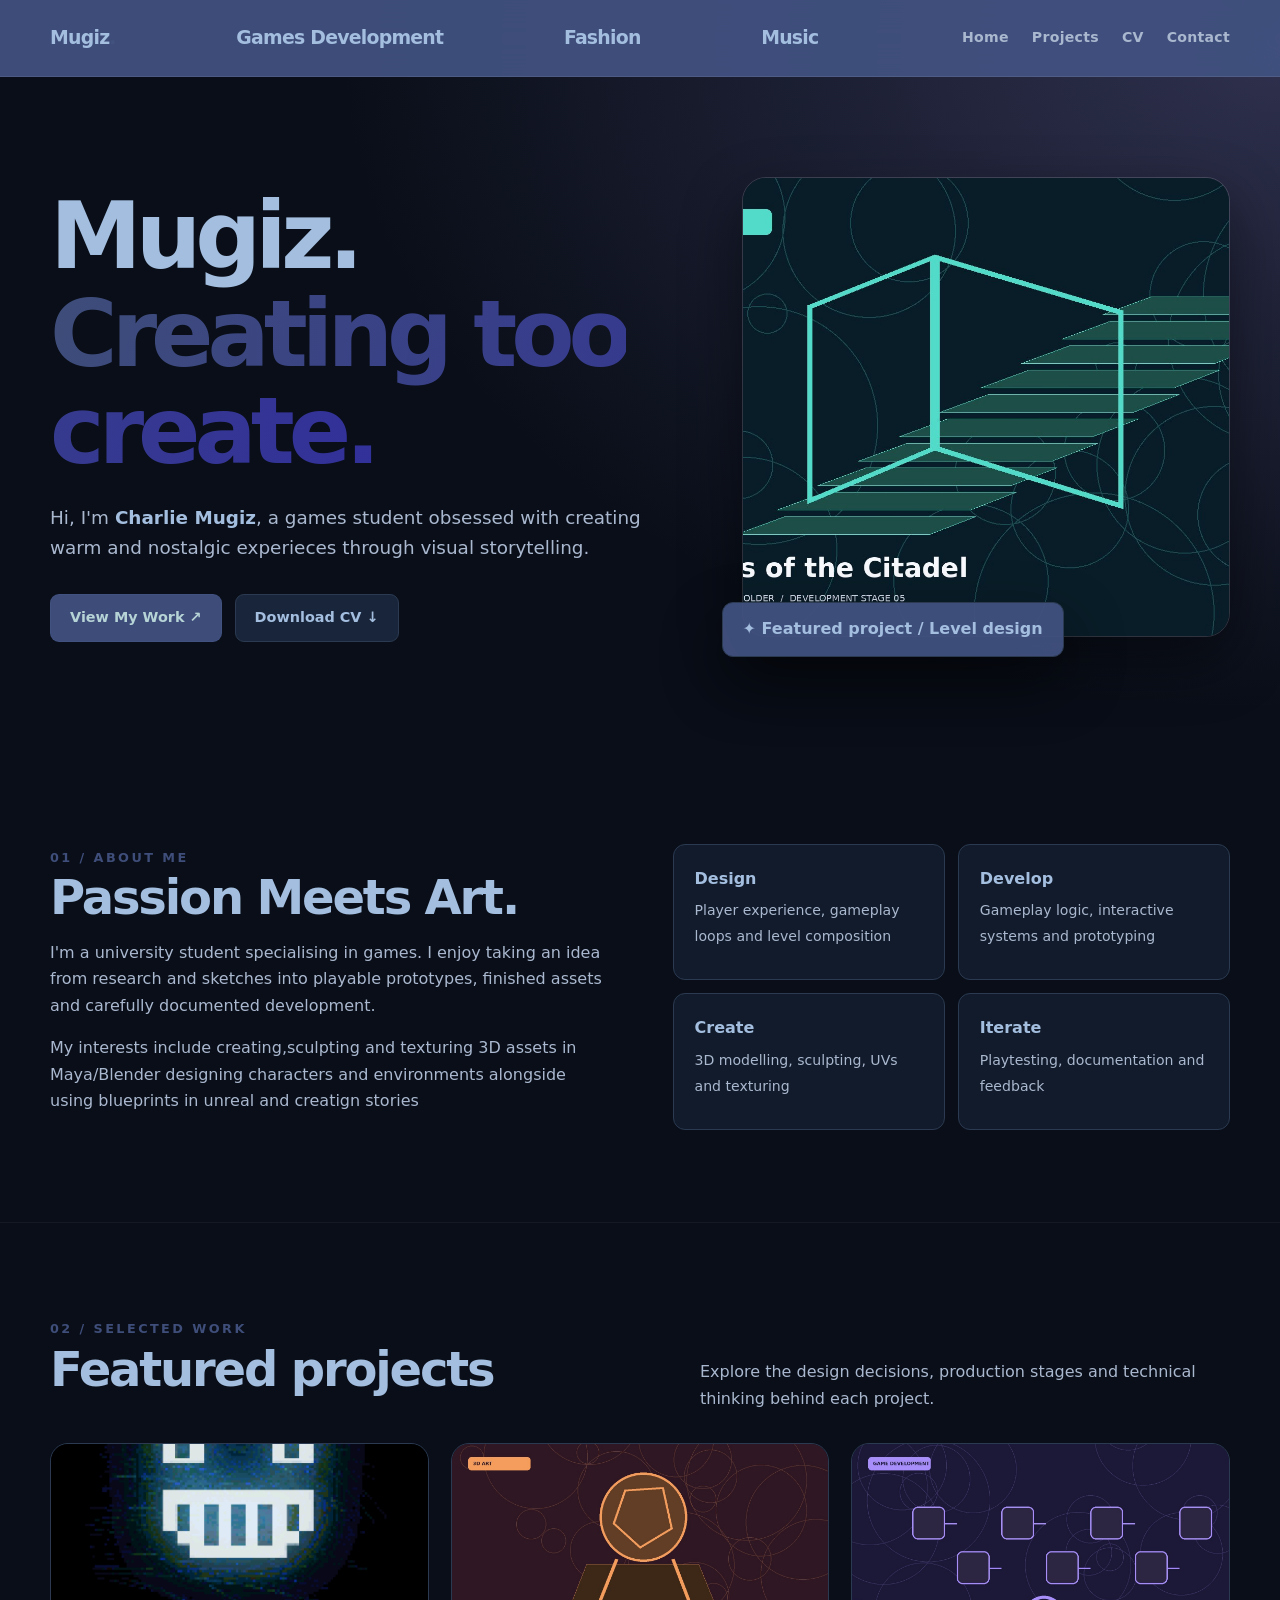
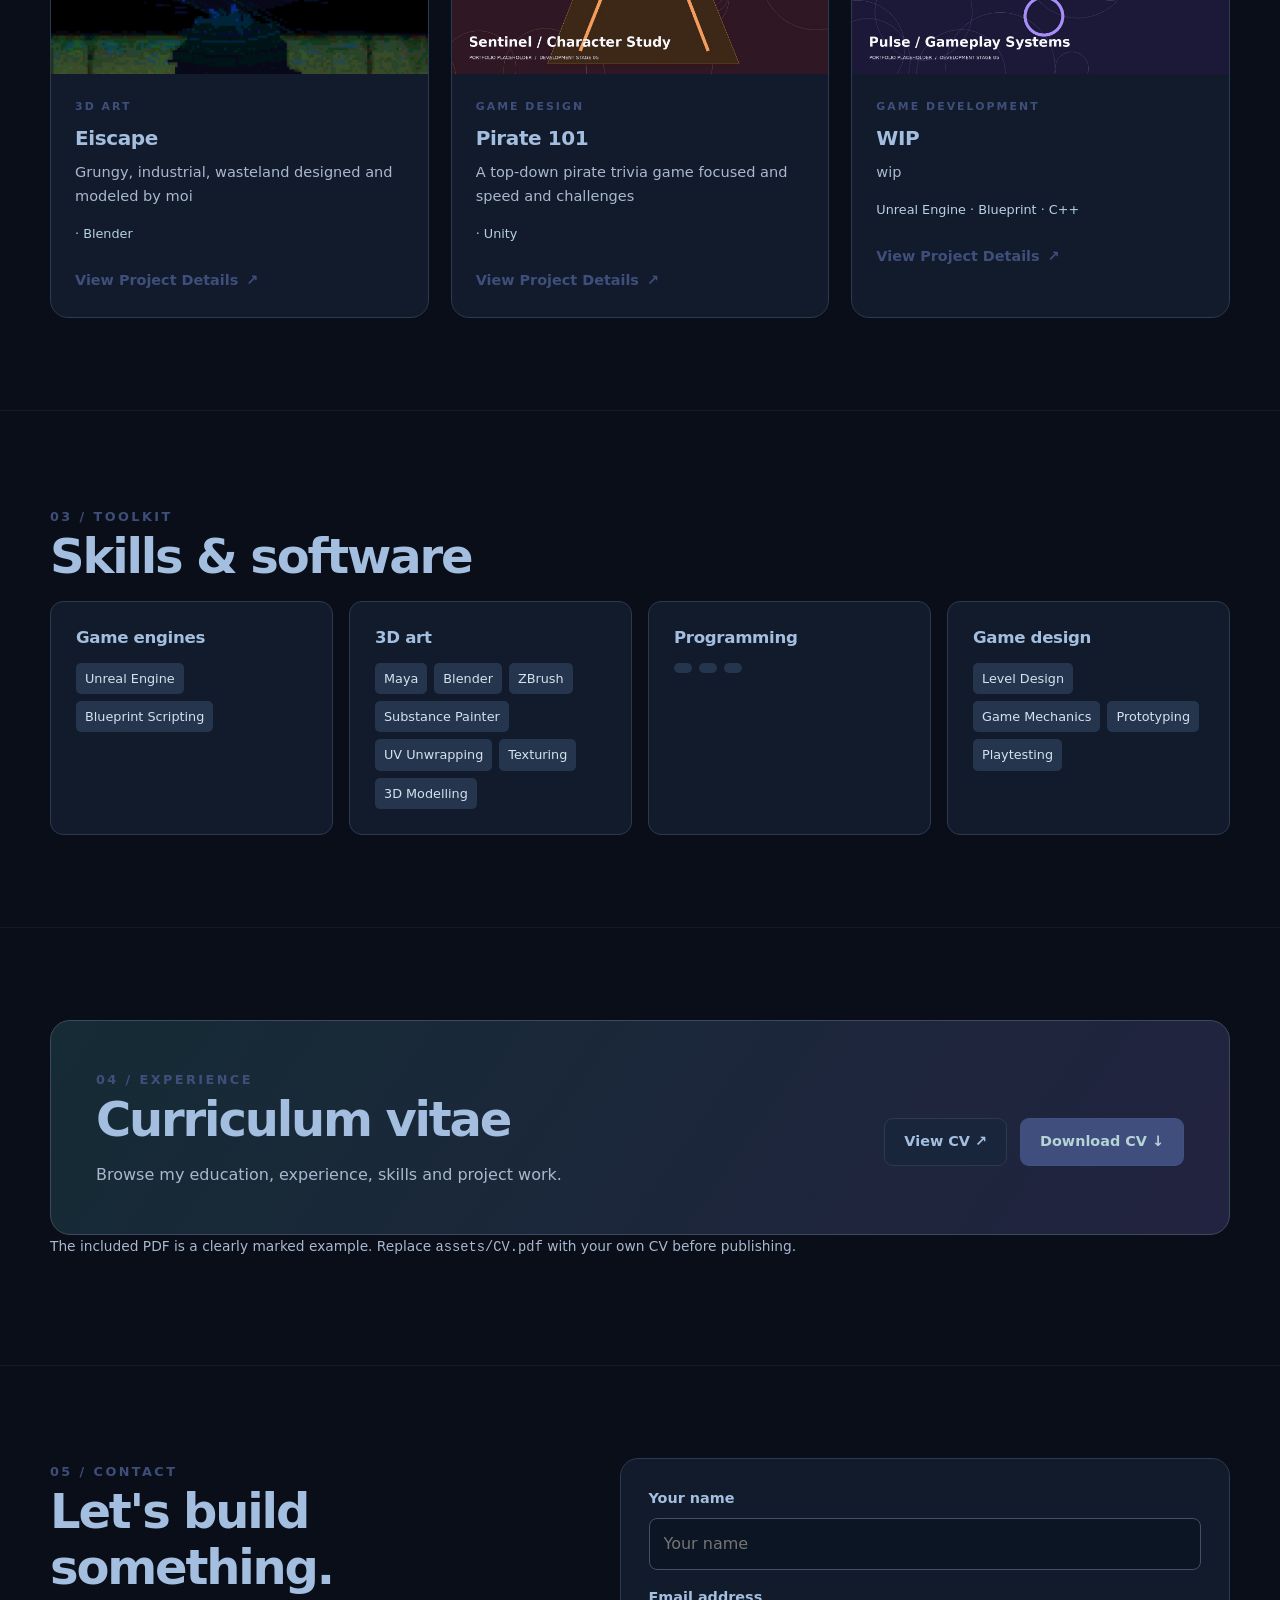
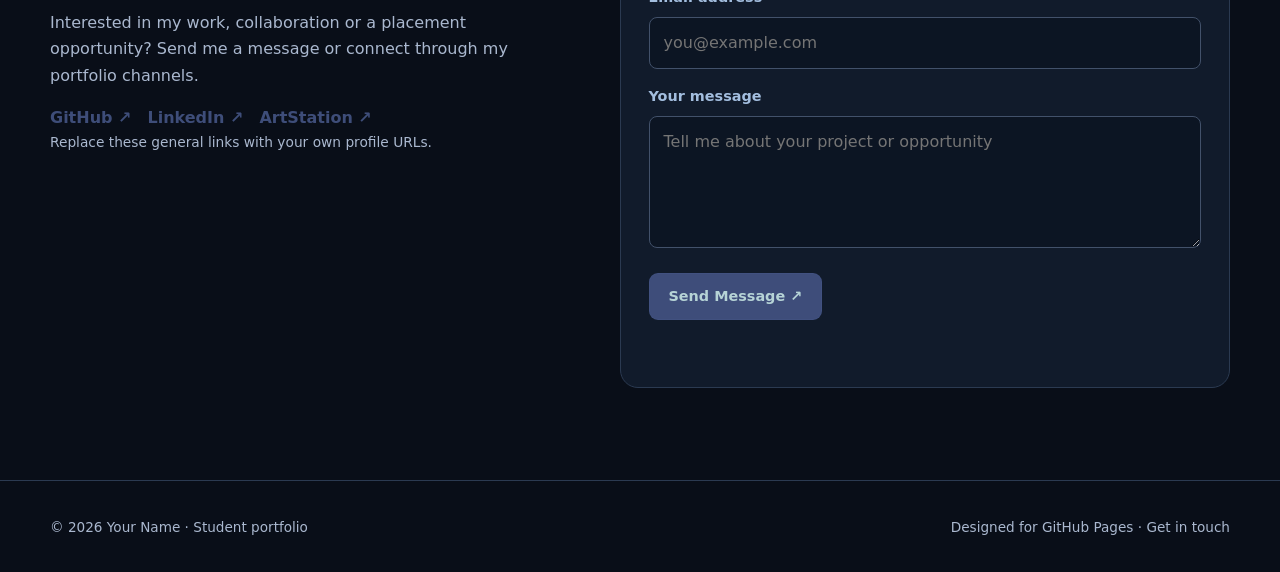
==== commit eefa9eac: "Colours" ====
--- a/index.html
+++ b/index.html
@@ -5,8 +5,8 @@
     <meta charset="utf-8">
     <meta name="viewport" content="width=device-width,initial-scale=1">
     <meta name="theme-color" content="416440">
-    <meta name="description" content="Student portfolio showcasing game design, game development and 3D art projects.">
-    <title>Game Creator Portfolio | Mugiz </title>
+    <meta name="description" content="Welcome to my world">
+    <title>MugizWorld </title>
     <link rel="stylesheet" href="style.css">
 </head>
 
@@ -14,20 +14,21 @@
     <header class="header">
         <nav class="nav container" aria-label="Main navigation"><a class="brand"
                 href="index.html">Mugiz<span>.</span></a><button class="menu" type="button" data-menu
-                aria-expanded="false" aria-controls="navlinks">Menu ☰</button><a class="brand"
-                href="index.html">Games Development</a><a class="brand"
-                href="index.html">Fashion<a class="brand"href="index.html">Music
-            <div class="navlinks" id="navlinks" data-navlinks><a href="index.html#home">Home</a><a href="index.html#projects">Projects</a><a href="index.html#cv">CV</a><a
-                    href="index.html#contact">Contact</a></div>
+                aria-expanded="false" aria-controls="navlinks">Menu ☰</button><a class="brand" href="index.html">Games
+                Development</a><a class="brand" href="Fashion.html">Fashion</a><a class="brand" href="index.html">Music
+                    <div class="navlinks" id="navlinks" data-navlinks><a href="index.html#home">Home</a><a
+                            href="index.html#projects">Projects</a><a href="index.html#cv">CV</a><a
+                            href="index.html#contact">Contact</a></div>
         </nav>
     </header>
     <main id="main">
         <section class="hero" id="home">
             <div class="container hero-grid">
                 <div>
-                    <div class="eyebrow">Game designer · Developer · 3D artist</div>
+                    <div class="eyebrow"></div>
                     <h1>Mugiz.<br><span class="gradient">Creating too create.</span></h1>
-                    <p class="lead">Hi, I'm <strong style="color:var(--text)"> Charlie Mugiz</strong>, a games student obsessed with creating warm and nostalgic experieces through visual storytelling. </p>
+                    <p class="lead">Hi, I'm <strong style="color:var(--text)"> Charlie Mugiz</strong>, a games student
+                        obsessed with creating warm and nostalgic experieces through visual storytelling. </p>
                     <div class="buttons"><a class="btn primary" href="#projects">View My Work ↗</a><a class="btn"
                             href="assets/CV.pdf" download>Download CV ↓</a></div>
                 </div>
@@ -43,9 +44,10 @@
                     <h2>Passion Meets Art.</h2>
                     <p>I'm a university student specialising in games. I enjoy taking an idea from research and sketches
                         into playable prototypes, finished assets and carefully documented development.</p>
-                    <p>My interests include creating,sculpting and texturing 3D assets in Maya/Blender designing characters and environments alongside using blueprints in unreal and creatign stories  </p>
+                    <p>My interests include creating,sculpting and texturing 3D assets in Maya/Blender designing
+                        characters and environments alongside using blueprints in unreal and creatign stories </p>
                     <p class="muted-note">
-                        </p>
+                    </p>
                 </div>
                 <div class="feature-list">
                     <div class="feature"><strong>Design</strong><span>Player experience, gameplay loops and level
@@ -75,8 +77,8 @@
                             <div class="eyebrow">3D ART</div>
                             <h3>Eiscape</h3>
                             <p>Grungy, industrial, wasteland designed and modeled by moi</p>
-                            <div class="meta"> · Blender</div><a class="textlink"
-                                href="projects/project1.html">View Project Details <span aria-hidden="true">↗</span></a>
+                            <div class="meta"> · Blender</div><a class="textlink" href="projects/project1.html">View
+                                Project Details <span aria-hidden="true">↗</span></a>
                         </div>
                     </article>
                     <article class="project-card"><a href="projects/project2.html"
@@ -86,8 +88,8 @@
                             <div class="eyebrow">Game DESIGN</div>
                             <h3> Pirate 101 </h3>
                             <p>A top-down pirate trivia game focused and speed and challenges </p>
-                            <div class="meta"> · Unity</div><a class="textlink"
-                                href="projects/project2.html">View Project Details <span aria-hidden="true">↗</span></a>
+                            <div class="meta"> · Unity</div><a class="textlink" href="projects/project2.html">View
+                                Project Details <span aria-hidden="true">↗</span></a>
                         </div>
                     </article>
                     <article class="project-card"><a href="projects/project3.html"
@@ -111,8 +113,8 @@
                 <div class="skills-grid">
                     <div class="skill-card">
                         <h3>Game engines</h3>
-                        <div class="chips"><span class="chip">Unreal Engine</span><span
-                                class="chip">Blueprint Scripting</span></div>
+                        <div class="chips"><span class="chip">Unreal Engine</span><span class="chip">Blueprint
+                                Scripting</span></div>
                     </div>
                     <div class="skill-card">
                         <h3>3D art</h3>
--- a/style.css
+++ b/style.css
@@ -266,7 +266,7 @@
 
 .btn.primary {
     background: var(--accent);
-    color: #c8e6ea;
+    color: #b6d3d6;
     border-color: var(--accent)
 }
 
